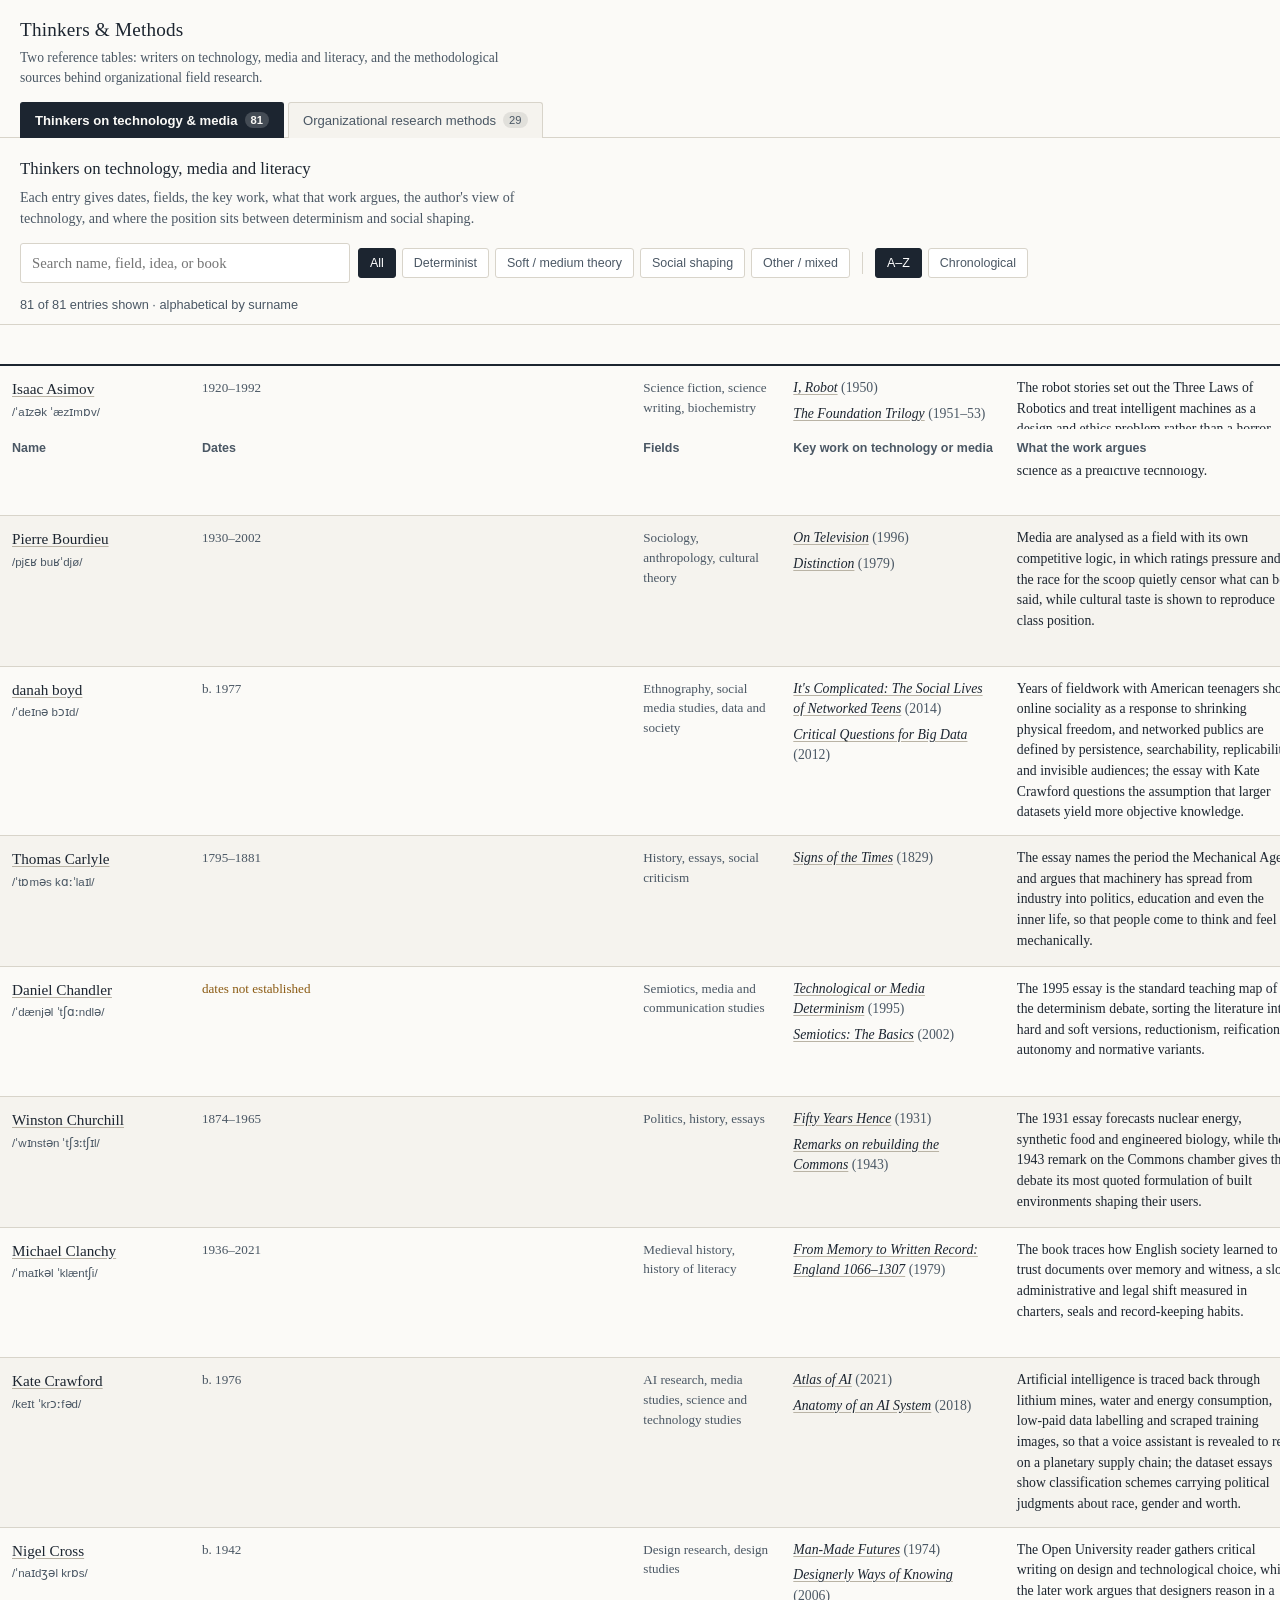
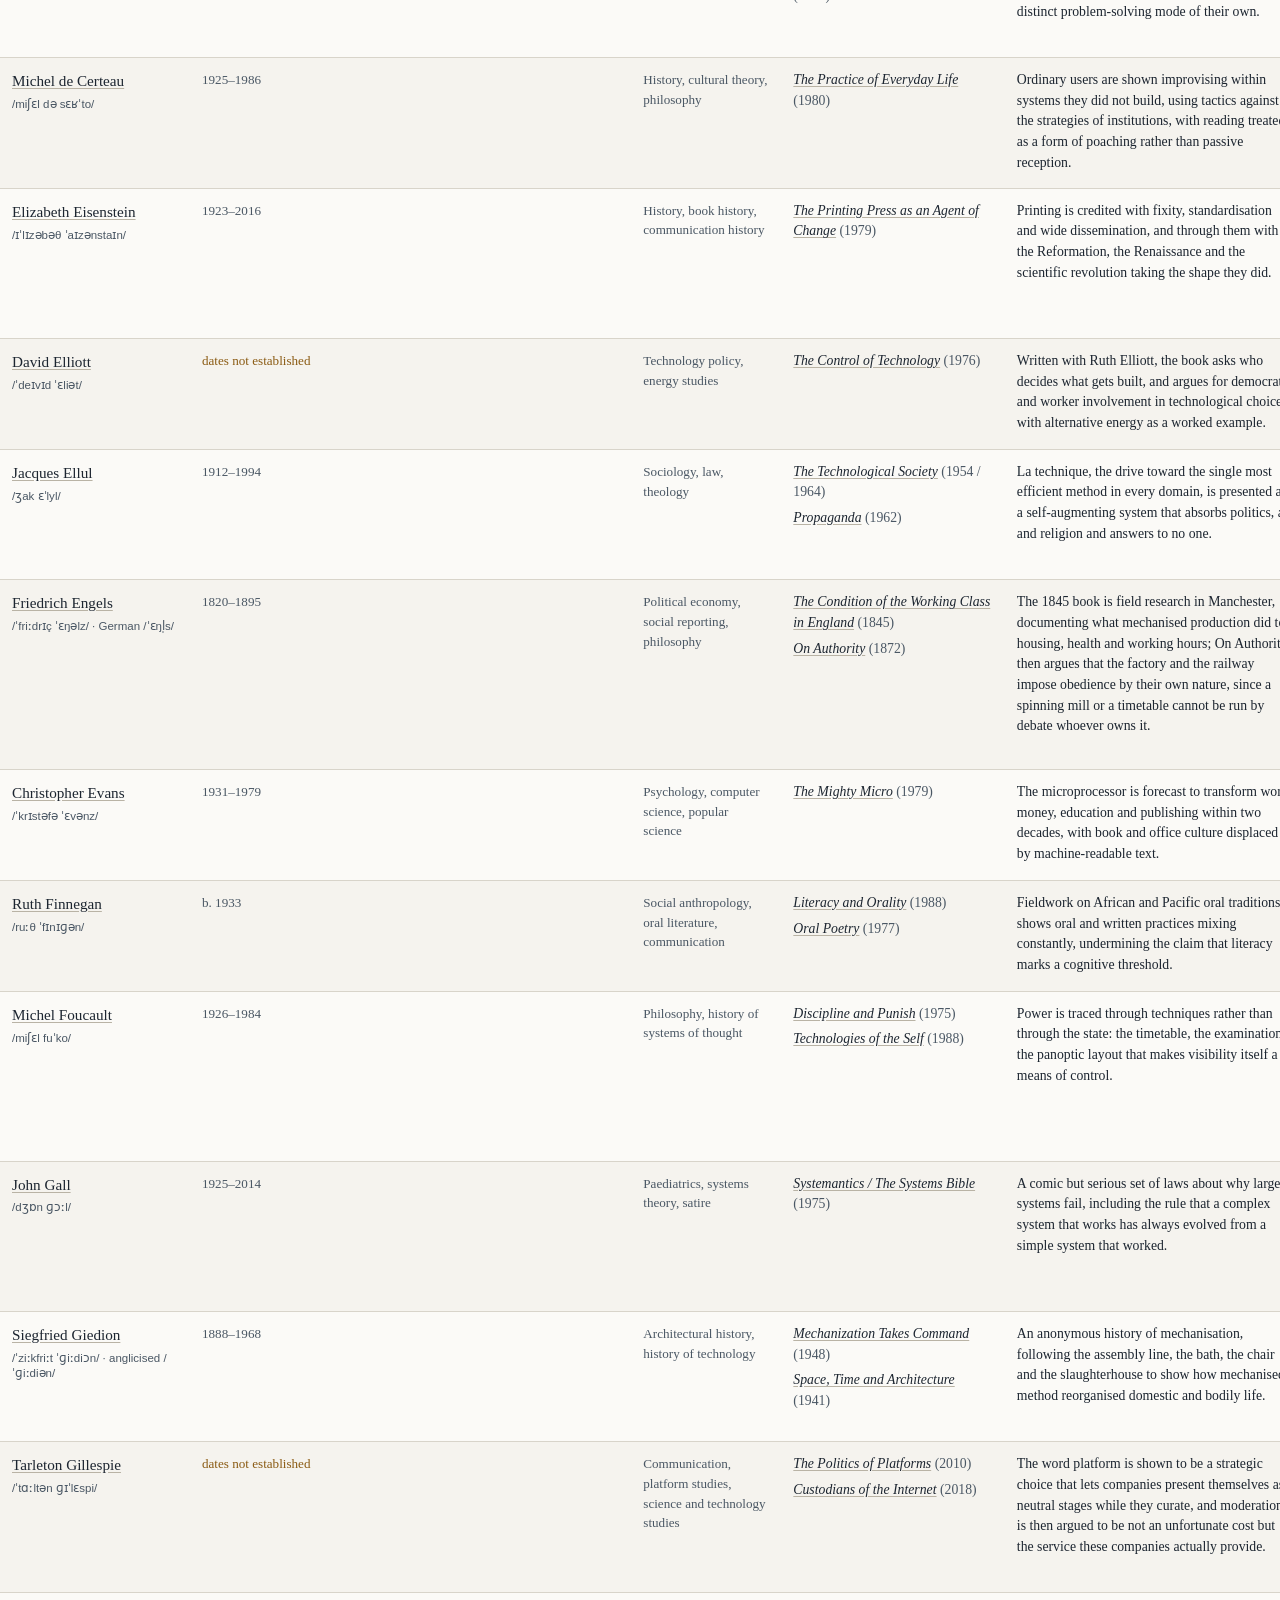
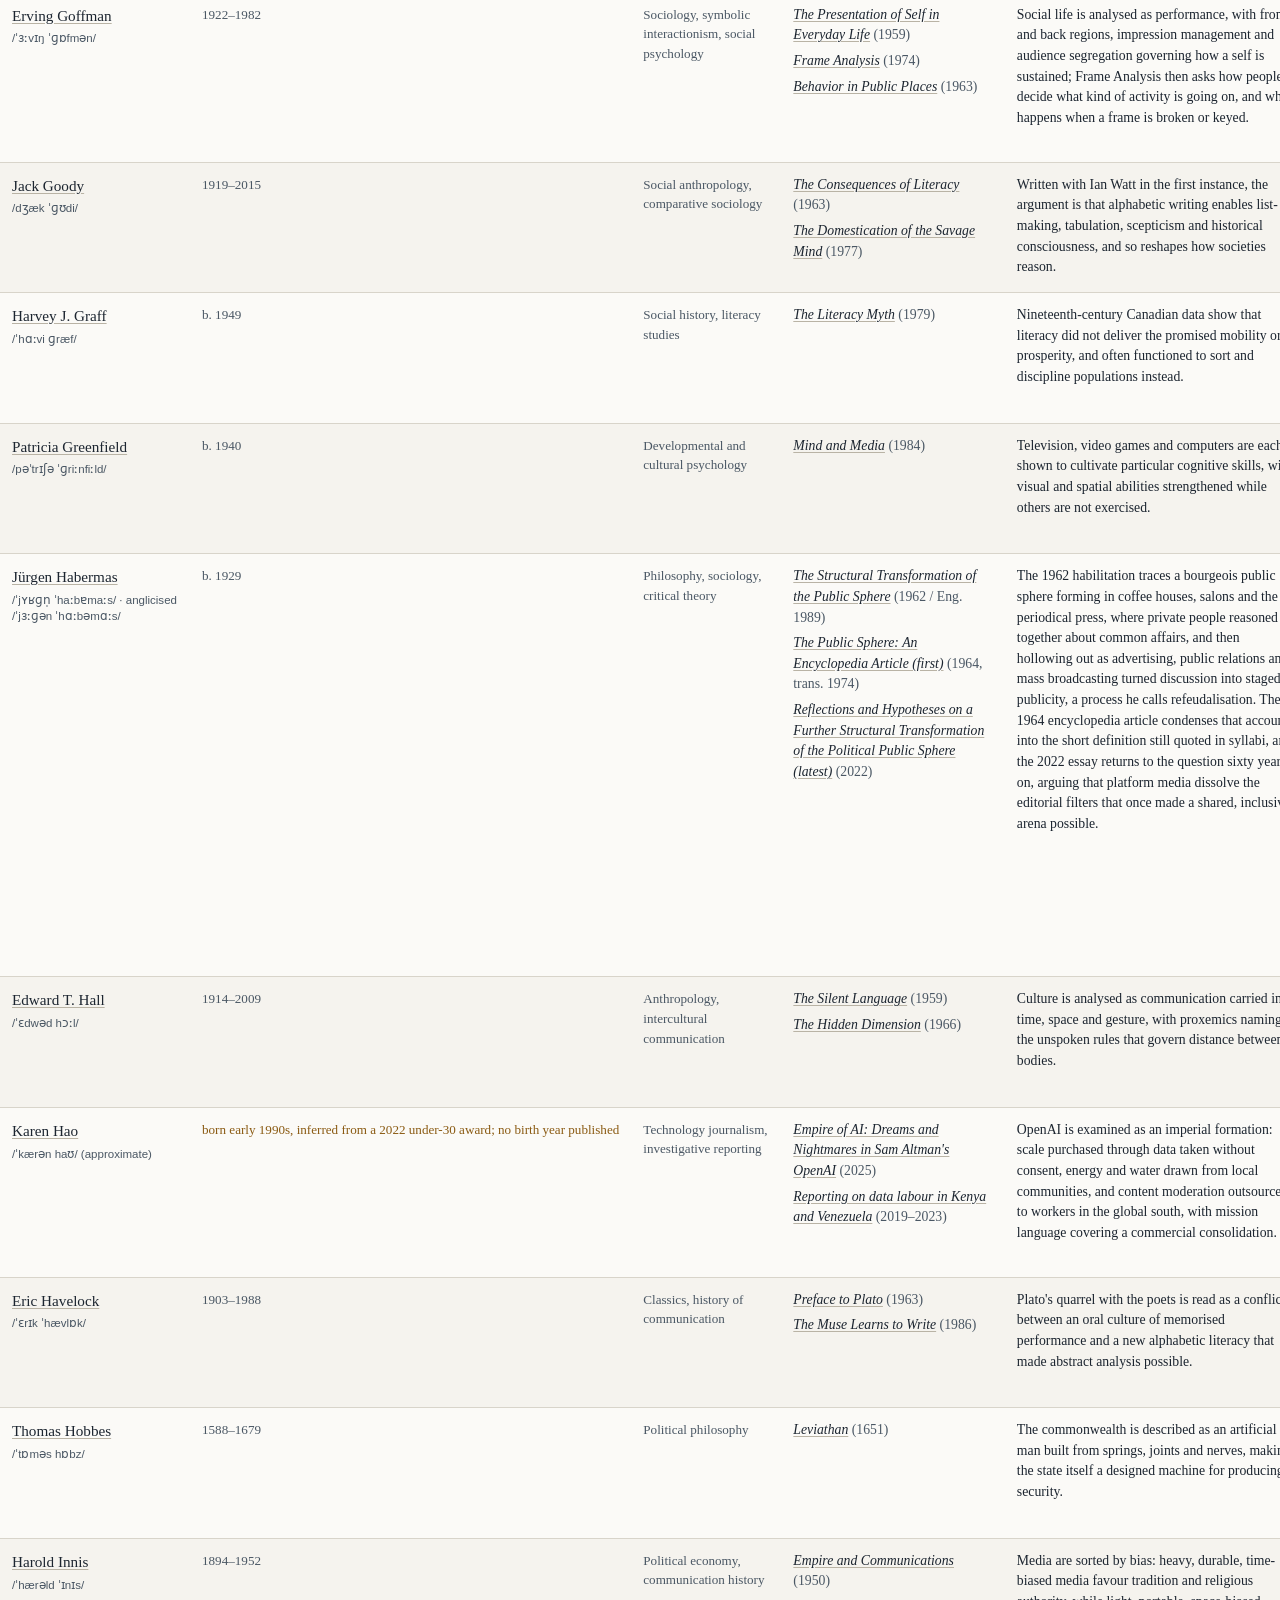
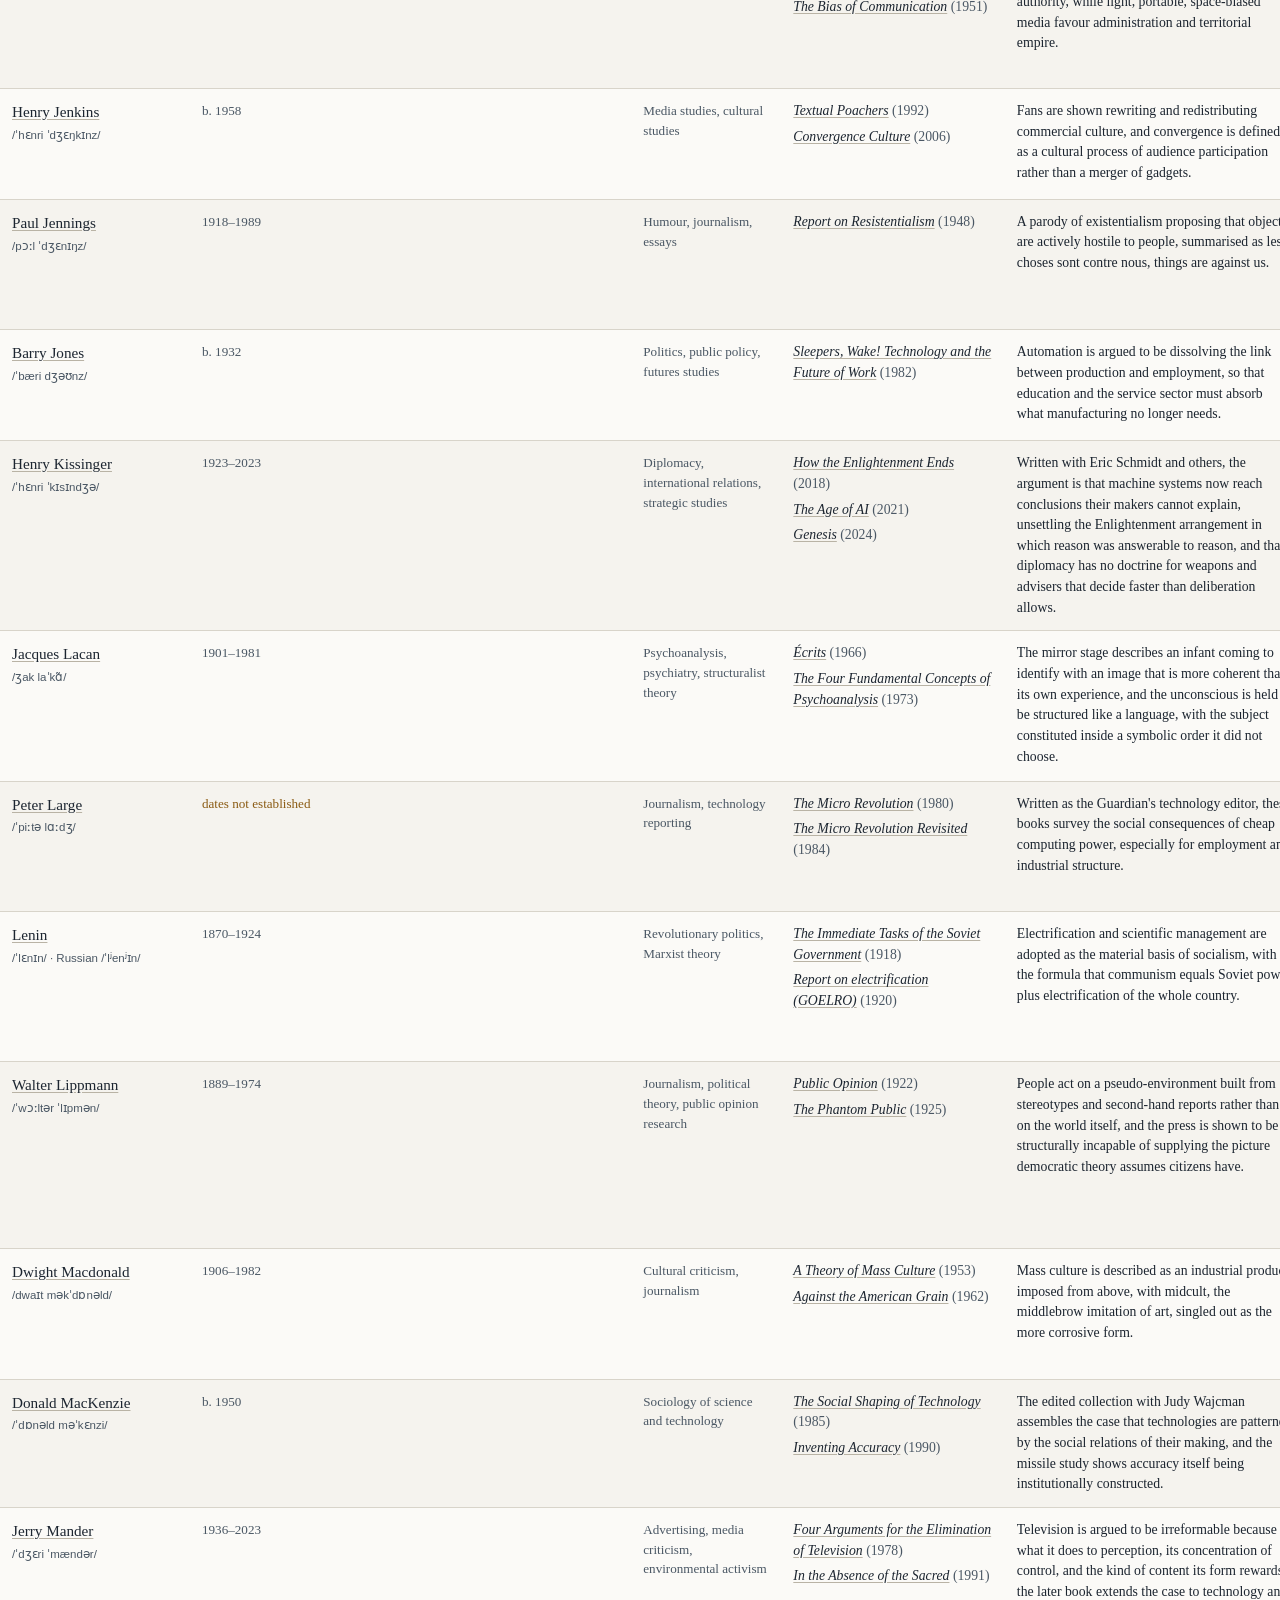
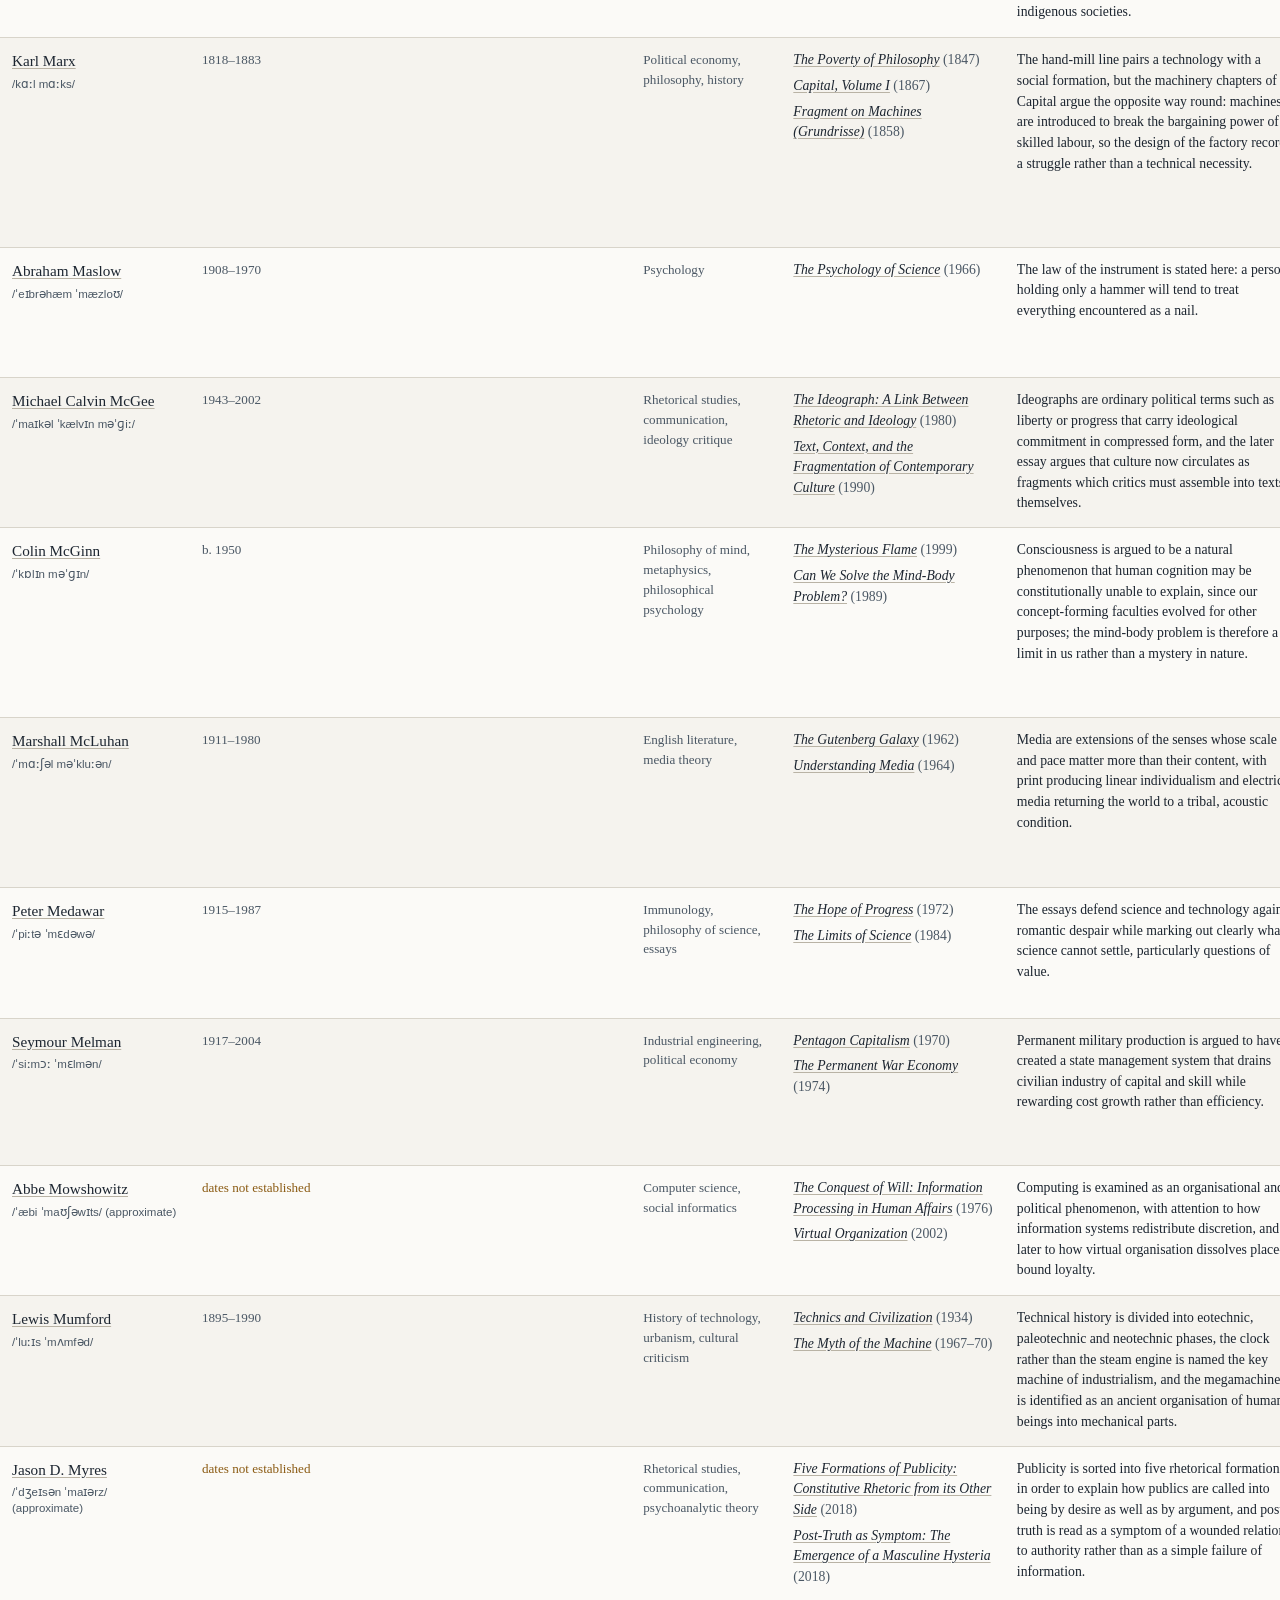
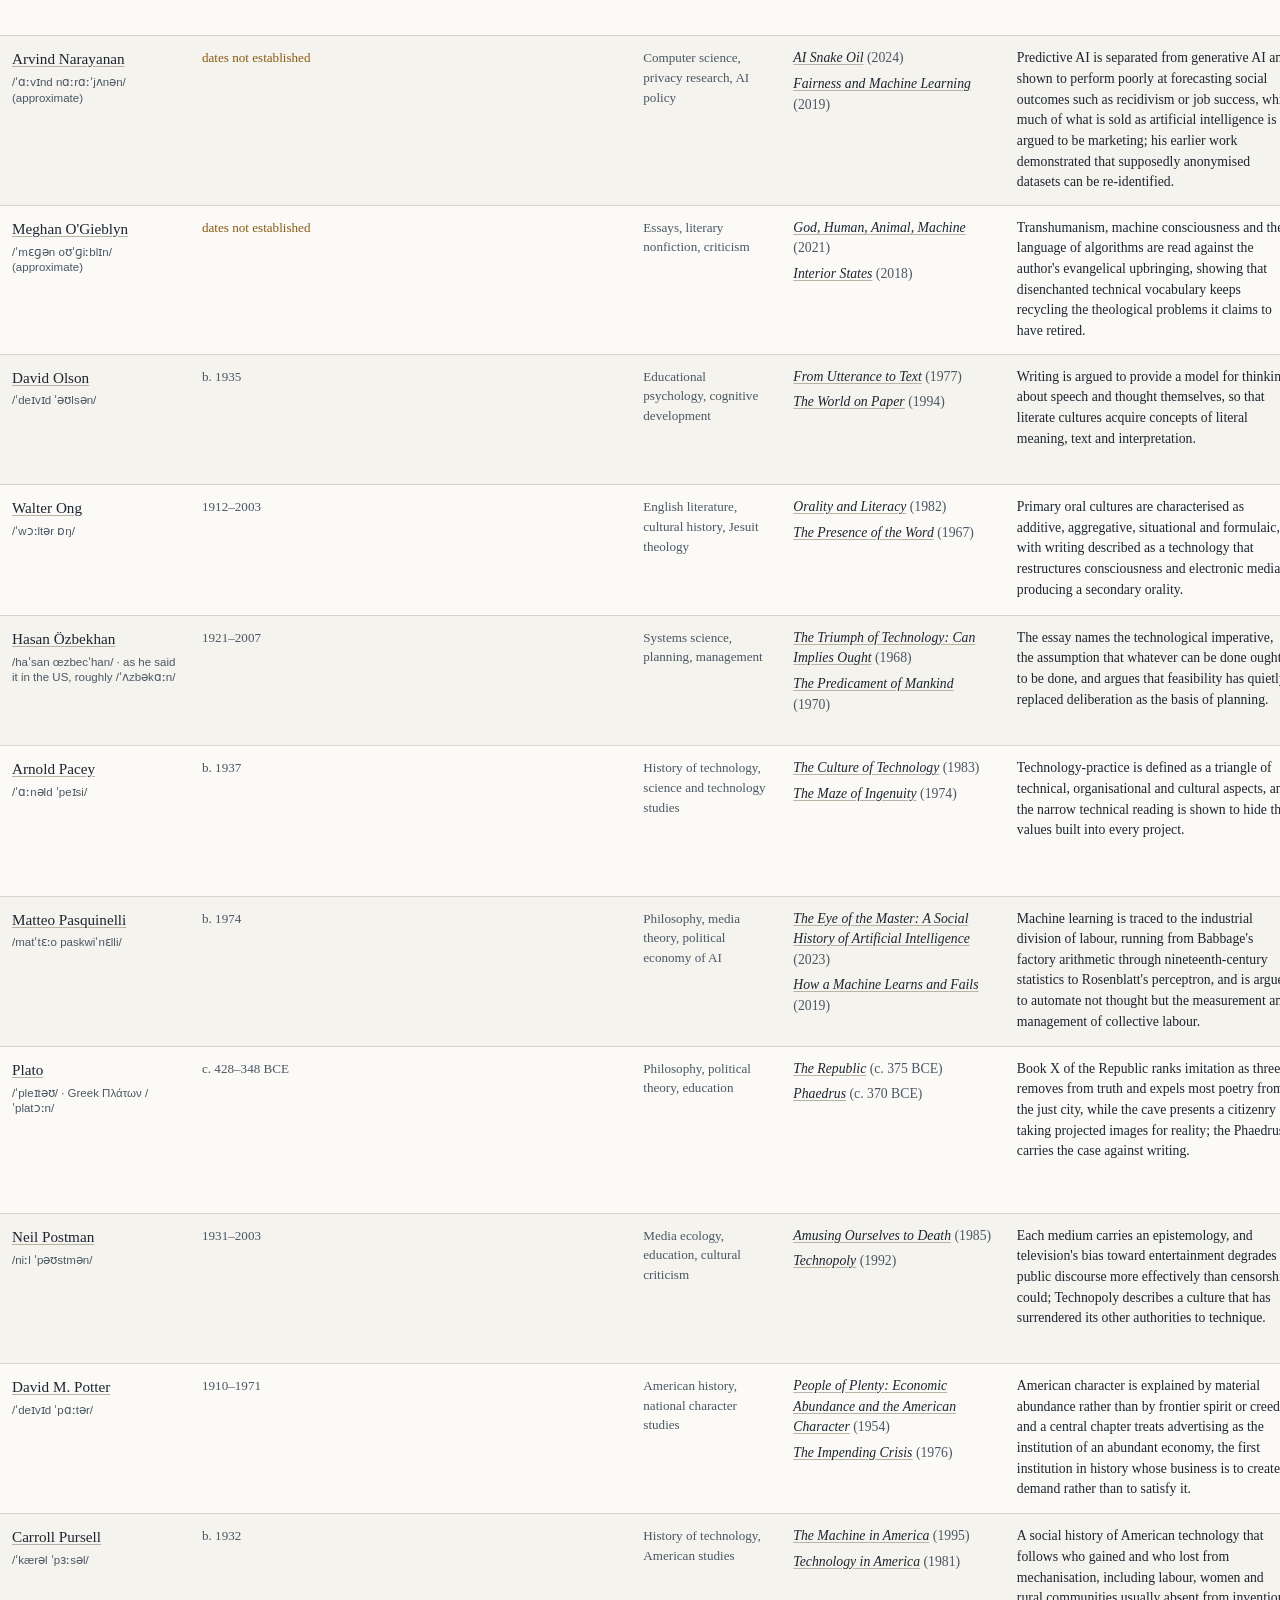
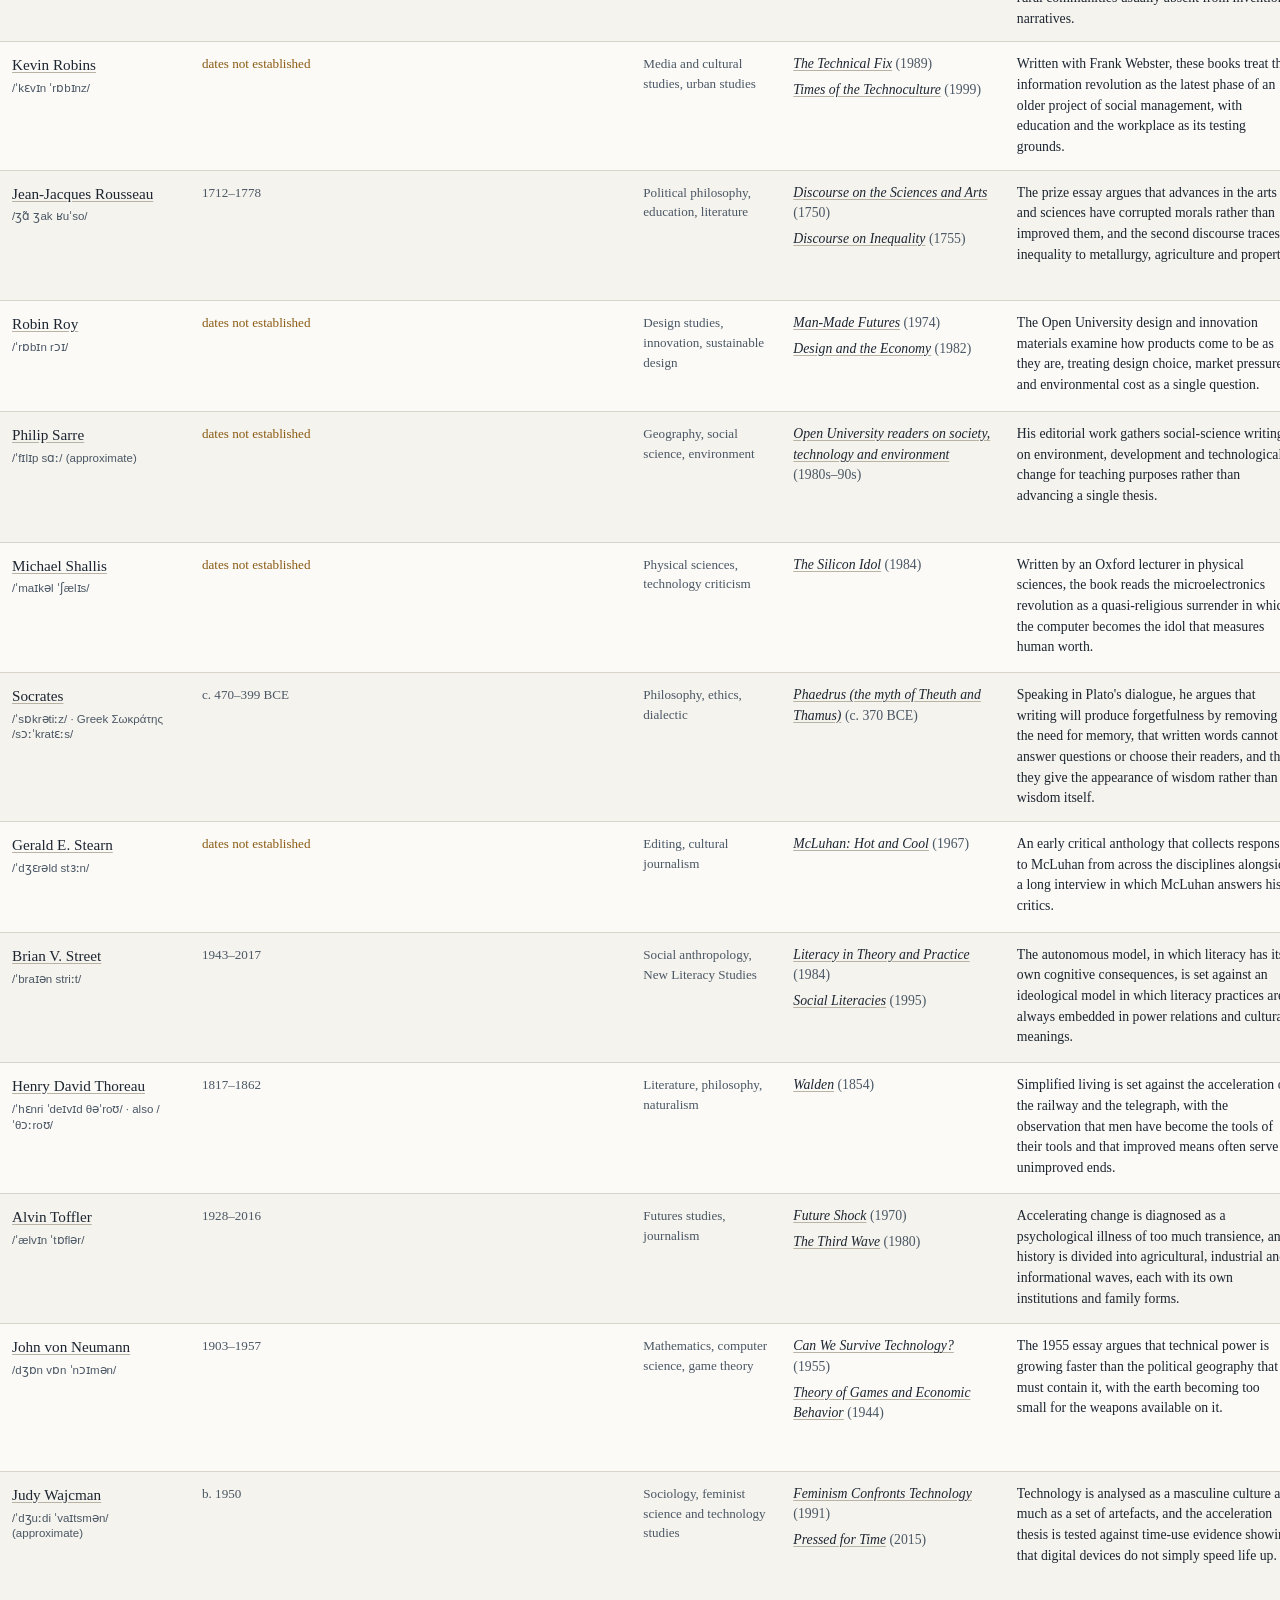
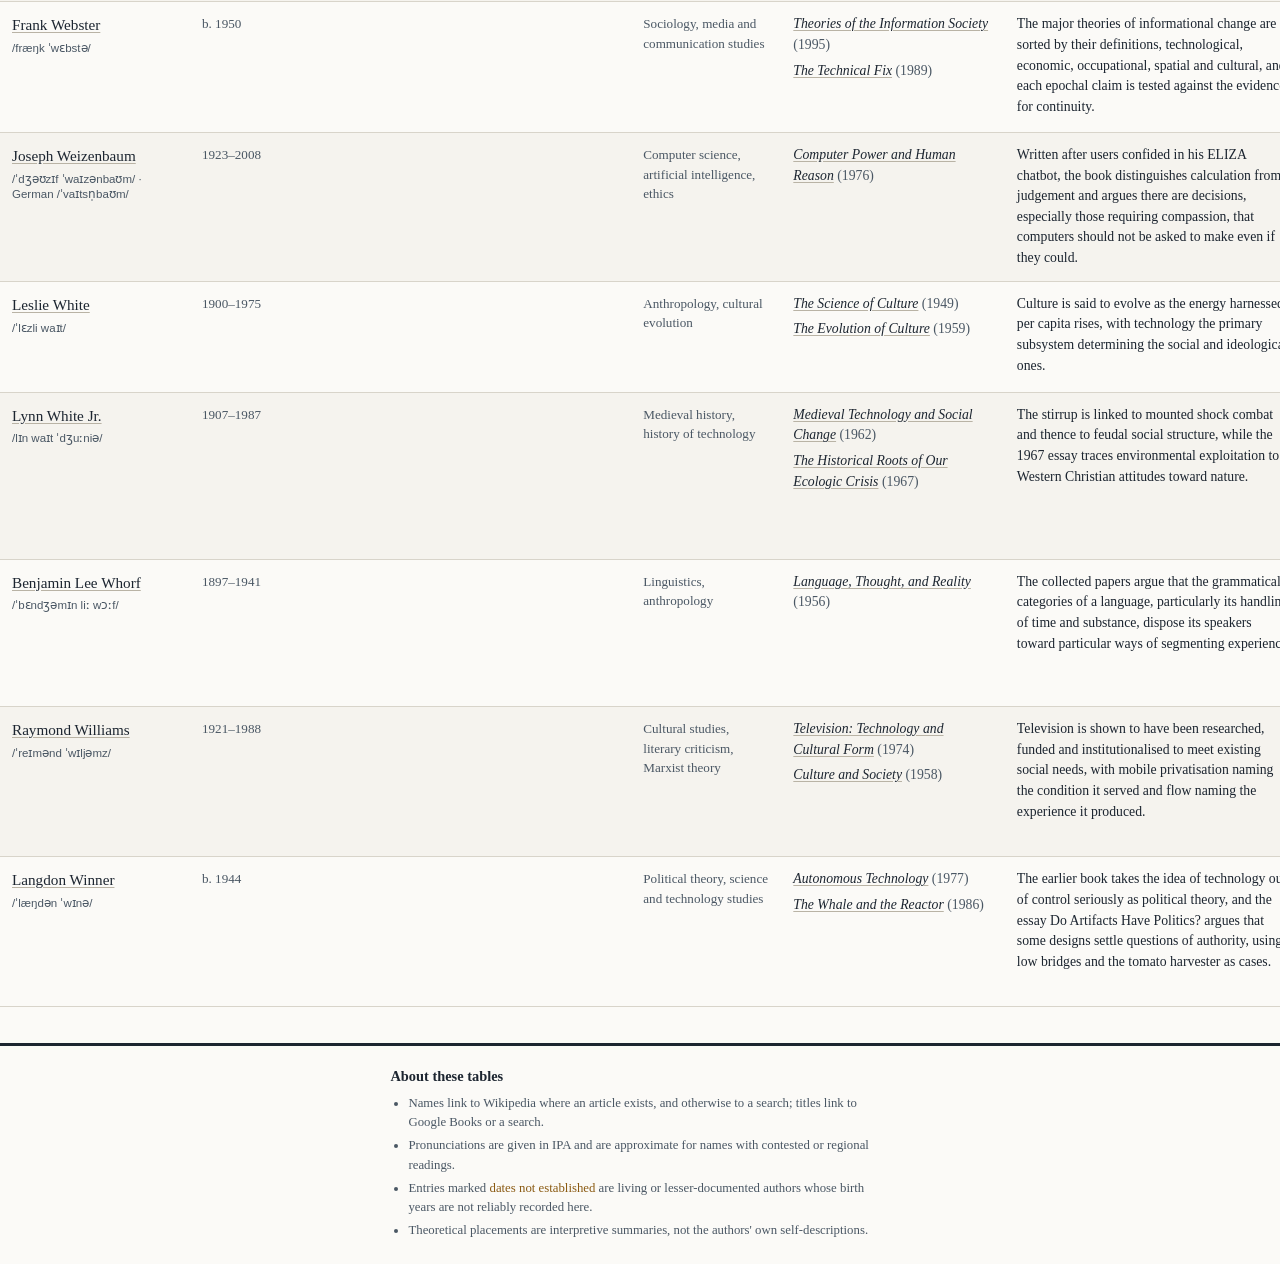
==== index.html @ f2c08c68 "Rebuild the thinkers table as a two-tab static site The two tables were stacked on one endlessly scr" ====
<!DOCTYPE html>
<html lang="en">
<head>
<meta charset="utf-8">
<meta name="viewport" content="width=device-width, initial-scale=1">
<title>Thinkers &amp; Methods — technology, media, literacy and organizational research</title>
<meta name="description" content="Two reference tables: thinkers on technology, media and literacy, and key sources on organizational research methods.">
<meta name="color-scheme" content="light">
<link rel="stylesheet" href="assets/css/styles.css">
<link rel="icon" href="data:image/svg+xml,<svg xmlns='http://www.w3.org/2000/svg' viewBox='0 0 16 16'><text y='13' font-size='14'>&#128218;</text></svg>">
</head>
<body>

<a class="skip-link" href="#panel-thinkers">Skip to the table</a>

<header class="masthead">
  <div class="masthead-inner">
    <h1>Thinkers &amp; Methods</h1>
    <p class="tagline">Two reference tables: writers on technology, media and literacy, and the methodological sources behind organizational field research.</p>
    <div class="tabs" role="tablist" aria-label="Choose a table">
      <button class="tab" role="tab" id="tab-thinkers"
              aria-controls="panel-thinkers" aria-selected="true" data-tab="thinkers">
        Thinkers on technology &amp; media
        <span class="tab-n" id="tabn-thinkers"></span>
      </button>
      <button class="tab" role="tab" id="tab-methods"
              aria-controls="panel-methods" aria-selected="false" data-tab="methods" tabindex="-1">
        Organizational research methods
        <span class="tab-n" id="tabn-methods"></span>
      </button>
    </div>
  </div>
</header>

<main>

  <!-- ============ Table 1 ============ -->
  <section class="panel" id="panel-thinkers" role="tabpanel" aria-labelledby="tab-thinkers" tabindex="0">
    <div class="panel-intro">
      <h2>Thinkers on technology, media and literacy</h2>
      <p>Each entry gives dates, fields, the key work, what that work argues, the author's view of technology,
         and where the position sits between determinism and social shaping.</p>
    </div>

    <div class="controls">
      <input type="search" id="q" placeholder="Search name, field, idea, or book" aria-label="Search the thinkers table" autocomplete="off">
      <div class="filters" role="group" aria-label="Filter by theoretical camp">
        <button data-camp="all" aria-pressed="true">All</button>
        <button data-camp="det" aria-pressed="false">Determinist</button>
        <button data-camp="soft" aria-pressed="false">Soft / medium theory</button>
        <button data-camp="soc" aria-pressed="false">Social shaping</button>
        <button data-camp="oth" aria-pressed="false">Other / mixed</button>
      </div>
      <span class="sep" aria-hidden="true"></span>
      <div class="sorts" role="group" aria-label="Sort order">
        <button data-sort="az" aria-pressed="true">A–Z</button>
        <button data-sort="chrono" aria-pressed="false">Chronological</button>
      </div>
    </div>
    <div class="count" id="count" role="status"></div>

    <div class="scroller" tabindex="0" role="region" aria-label="Thinkers table, scrolls horizontally">
      <table>
        <thead>
          <tr>
            <th scope="col">Name</th>
            <th scope="col">Dates</th>
            <th scope="col">Fields</th>
            <th scope="col">Key work on technology or media</th>
            <th scope="col">What the work argues</th>
            <th scope="col">View of technology and media</th>
            <th scope="col">Theoretical placement</th>
          </tr>
        </thead>
        <tbody id="tbody"></tbody>
      </table>
    </div>
  </section>

  <!-- ============ Table 2 ============ -->
  <section class="panel" id="panel-methods" role="tabpanel" aria-labelledby="tab-methods" tabindex="0" hidden>
    <div class="panel-intro">
      <h2>Organizational research methods</h2>
      <p>The sources a methods section cites: what each argues, what it contributed to field research,
         and the kind of intervention it makes.</p>
    </div>

    <div class="controls">
      <input type="search" id="q2" placeholder="Search author, concept, or argument" aria-label="Search the methods table" autocomplete="off">
      <div class="sorts" role="group" aria-label="Sort order">
        <button data-sort2="az" aria-pressed="true">A–Z</button>
        <button data-sort2="year" aria-pressed="false">By year of key work</button>
      </div>
    </div>
    <div class="count" id="count2" role="status"></div>

    <div class="scroller" tabindex="0" role="region" aria-label="Methods table, scrolls horizontally">
      <table id="tbl2">
        <thead>
          <tr>
            <th scope="col">Author or authors</th>
            <th scope="col">Dates</th>
            <th scope="col">Role and field</th>
            <th scope="col">Key work</th>
            <th scope="col">What it argues</th>
            <th scope="col">Contribution to organizational research and field methods</th>
            <th scope="col">Type of intervention</th>
          </tr>
        </thead>
        <tbody id="tbody2"></tbody>
      </table>
    </div>
  </section>

</main>

<button id="toTop" type="button">↑ Top</button>

<footer>
  <div class="footer-inner">
    <h2>About these tables</h2>
    <ul>
      <li>Names link to Wikipedia where an article exists, and otherwise to a search; titles link to Google Books or a search.</li>
      <li>Pronunciations are given in IPA and are approximate for names with contested or regional readings.</li>
      <li>Entries marked <span class="uncertain">dates not established</span> are living or lesser-documented authors whose birth years are not reliably recorded here.</li>
      <li>Theoretical placements are interpretive summaries, not the authors' own self-descriptions.</li>
    </ul>
  </div>
</footer>

<script src="assets/js/links.js"></script>
<script src="assets/js/data-thinkers.js"></script>
<script src="assets/js/data-methods.js"></script>
<script src="assets/js/app.js"></script>
</body>
</html>
---- assets/css/styles.css ----
/* Thinkers & Methods — a two-tab reference table.
   Palette and type follow the original single-page version. */

:root{
  --paper:#FBFAF7;
  --paper-alt:#F5F3EE;
  --ink:#1C2530;
  --ink-soft:#4A5764;
  --rule:#D8D4CA;
  --det:#3B3A86;
  --det-bg:#E7E6F4;
  --soft:#8A5A12;
  --soft-bg:#F6EBD8;
  --soc:#1F6152;
  --soc-bg:#DEEDE7;
  --oth:#6A5A5A;
  --oth-bg:#ECE6E4;
  --serif:Georgia,"Iowan Old Style","Times New Roman",serif;
  --sans:-apple-system,BlinkMacSystemFont,"Segoe UI",Roboto,"Helvetica Neue",Arial,sans-serif;
  --bar-h:104px;
}

*{box-sizing:border-box}

html{scroll-behavior:smooth}

body{
  margin:0;
  background:var(--paper);
  color:var(--ink);
  font-family:var(--serif);
  line-height:1.5;
  -webkit-text-size-adjust:100%;
}

.skip-link{
  position:absolute;left:-9999px;top:0;background:var(--ink);color:var(--paper);
  padding:10px 14px;font-family:var(--sans);font-size:.85rem;z-index:20;
}
.skip-link:focus{left:0}

/* ---------- masthead + tabs ---------- */

.masthead{
  position:sticky;top:0;z-index:10;background:var(--paper);
  border-bottom:1px solid var(--rule);
}
.masthead-inner{padding:16px 20px 0;max-width:1400px;margin:0 auto}
.masthead h1{
  font-size:1.2rem;font-weight:normal;margin:0 0 3px;letter-spacing:.2px;
}
.masthead p.tagline{
  margin:0 0 12px;color:var(--ink-soft);font-size:.85rem;max-width:72ch;
}

.tabs{display:flex;gap:4px;flex-wrap:wrap}
.tab{
  font-family:var(--sans);font-size:.82rem;line-height:1.3;
  padding:9px 14px;border:1px solid var(--rule);border-bottom:none;
  background:var(--paper-alt);color:var(--ink-soft);
  border-radius:3px 3px 0 0;cursor:pointer;position:relative;top:1px;
  display:flex;align-items:center;gap:7px;
}
.tab:hover{color:var(--ink)}
.tab[aria-selected="true"]{
  background:var(--ink);color:var(--paper);border-color:var(--ink);font-weight:600;
}
.tab .tab-n{
  font-size:.7rem;padding:1px 6px;border-radius:9px;
  background:rgba(0,0,0,.08);color:inherit;
}
.tab[aria-selected="true"] .tab-n{background:rgba(255,255,255,.18)}

/* ---------- panels ---------- */

.panel[hidden]{display:none}
.panel-intro{padding:18px 20px 0;max-width:1400px;margin:0 auto}
.panel-intro h2{font-size:1.05rem;font-weight:normal;margin:0 0 6px}
.panel-intro p{margin:0;color:var(--ink-soft);font-size:.88rem;max-width:72ch}

.controls{
  padding:14px 20px 12px;max-width:1400px;margin:0 auto;
  display:flex;flex-wrap:wrap;gap:8px;align-items:center;
}
input[type=search]{
  font:inherit;font-size:.92rem;padding:8px 11px;border:1px solid var(--rule);
  border-radius:3px;background:#fff;color:var(--ink);
  min-width:220px;flex:1 1 220px;max-width:330px;
}
input[type=search]:focus-visible,
button:focus-visible,
a:focus-visible{outline:2px solid var(--det);outline-offset:2px}

button{
  font-family:var(--sans);font-size:.78rem;padding:7px 11px;
  border:1px solid var(--rule);background:#fff;color:var(--ink-soft);
  border-radius:3px;cursor:pointer;
}
button:hover{color:var(--ink);border-color:#BDB8AC}
.filters button[aria-pressed="true"],
.sorts button[aria-pressed="true"]{background:var(--ink);color:#fff;border-color:var(--ink)}
.filters,.sorts{display:flex;flex-wrap:wrap;gap:6px}
.sep{width:1px;height:22px;background:var(--rule);margin:0 4px}
.count{
  font-size:.8rem;color:var(--ink-soft);padding:0 20px 10px;
  max-width:1400px;margin:0 auto;font-family:var(--sans);
}

/* ---------- table ---------- */

.scroller{
  overflow-x:auto;-webkit-overflow-scrolling:touch;
  border-top:1px solid var(--rule);
}
table{border-collapse:collapse;min-width:1180px;width:100%;font-size:.86rem}
thead th{
  position:sticky;top:var(--bar-h);z-index:2;background:var(--paper);
  text-align:left;font-weight:bold;font-size:.78rem;color:var(--ink-soft);
  font-family:var(--sans);
  padding:10px 12px;border-bottom:2px solid var(--ink);white-space:nowrap;
  box-shadow:0 1px 0 var(--paper);
}
td{padding:12px;border-bottom:1px solid var(--rule);vertical-align:top}
tbody tr:nth-child(even){background:var(--paper-alt)}
tbody tr:hover{background:#EFEDE6}
tr.group td{
  background:var(--ink);color:var(--paper);padding:7px 12px;
  font-family:var(--sans);font-size:.76rem;letter-spacing:.3px;
}
tr.group:hover td{background:var(--ink)}
tr.empty td{
  padding:34px 20px;text-align:center;color:var(--ink-soft);font-style:italic;
}

td.name{font-size:.95rem;min-width:190px}
td.years{white-space:nowrap;color:var(--ink-soft);font-size:.82rem;min-width:96px}
td.fields{min-width:150px;color:var(--ink-soft);font-size:.82rem}
td.works{min-width:210px}
td.about{min-width:300px}
td.view{min-width:290px}
td.camp{min-width:210px}
td.camp p{margin:0;font-size:.82rem;color:var(--ink-soft)}

.ipa{font-family:var(--sans);font-size:.72rem;color:var(--ink-soft);margin-top:4px;line-height:1.35}

a{color:var(--ink);text-decoration:underline;text-decoration-color:#B9B3A5;text-underline-offset:2px}
a:hover{text-decoration-color:var(--ink)}

.works-list{margin:0;padding:0;list-style:none}
.works-list li{margin-bottom:5px;font-style:italic}
.works-list li span{font-style:normal;color:var(--ink-soft)}

.tag{
  display:inline-block;font-family:var(--sans);font-size:.7rem;
  padding:2px 7px;border-radius:2px;margin-bottom:6px;
}
.t-det{background:var(--det-bg);color:var(--det)}
.t-soft{background:var(--soft-bg);color:var(--soft)}
.t-soc{background:var(--soc-bg);color:var(--soc)}
.t-oth{background:var(--oth-bg);color:var(--oth)}
.uncertain{color:#8A5A12}
mark{background:#F6E8A8;color:inherit;padding:0 1px}

/* ---------- back to top ---------- */

#toTop{
  position:fixed;right:18px;bottom:18px;z-index:9;
  background:var(--ink);color:var(--paper);border-color:var(--ink);
  padding:9px 13px;border-radius:3px;box-shadow:0 2px 8px rgba(0,0,0,.18);
  opacity:0;pointer-events:none;transition:opacity .18s ease;
}
#toTop.show{opacity:1;pointer-events:auto}
#toTop:hover{color:var(--paper)}

/* ---------- footer ---------- */

footer{
  border-top:3px solid var(--ink);margin-top:36px;
  padding:20px;font-size:.8rem;color:var(--ink-soft);
}
footer .footer-inner{max-width:78ch;margin:0 auto}
footer h2{font-size:.9rem;margin:16px 0 6px;color:var(--ink)}
footer h2:first-child{margin-top:0}
footer ul{padding-left:18px;margin:0}
footer li{margin-bottom:4px}

/* ---------- responsive ---------- */

@media (max-width:760px){
  :root{--bar-h:0px}
  .masthead{position:static}
  thead th{position:static}
  .masthead-inner{padding:16px 14px 0}
  .panel-intro{padding:16px 14px 0}
  .controls,.count{padding-left:14px;padding-right:14px}
  .masthead h1{font-size:1.05rem}
  input[type=search]{max-width:none}
}

@media print{
  .masthead,.controls,.count,#toTop,.panel-intro p{display:none}
  .panel[hidden]{display:block !important}
  .scroller{overflow:visible}
  table{min-width:0;font-size:8pt}
  body{background:#fff}
}

@media (prefers-reduced-motion:reduce){
  html{scroll-behavior:auto}
  #toTop{transition:none}
}
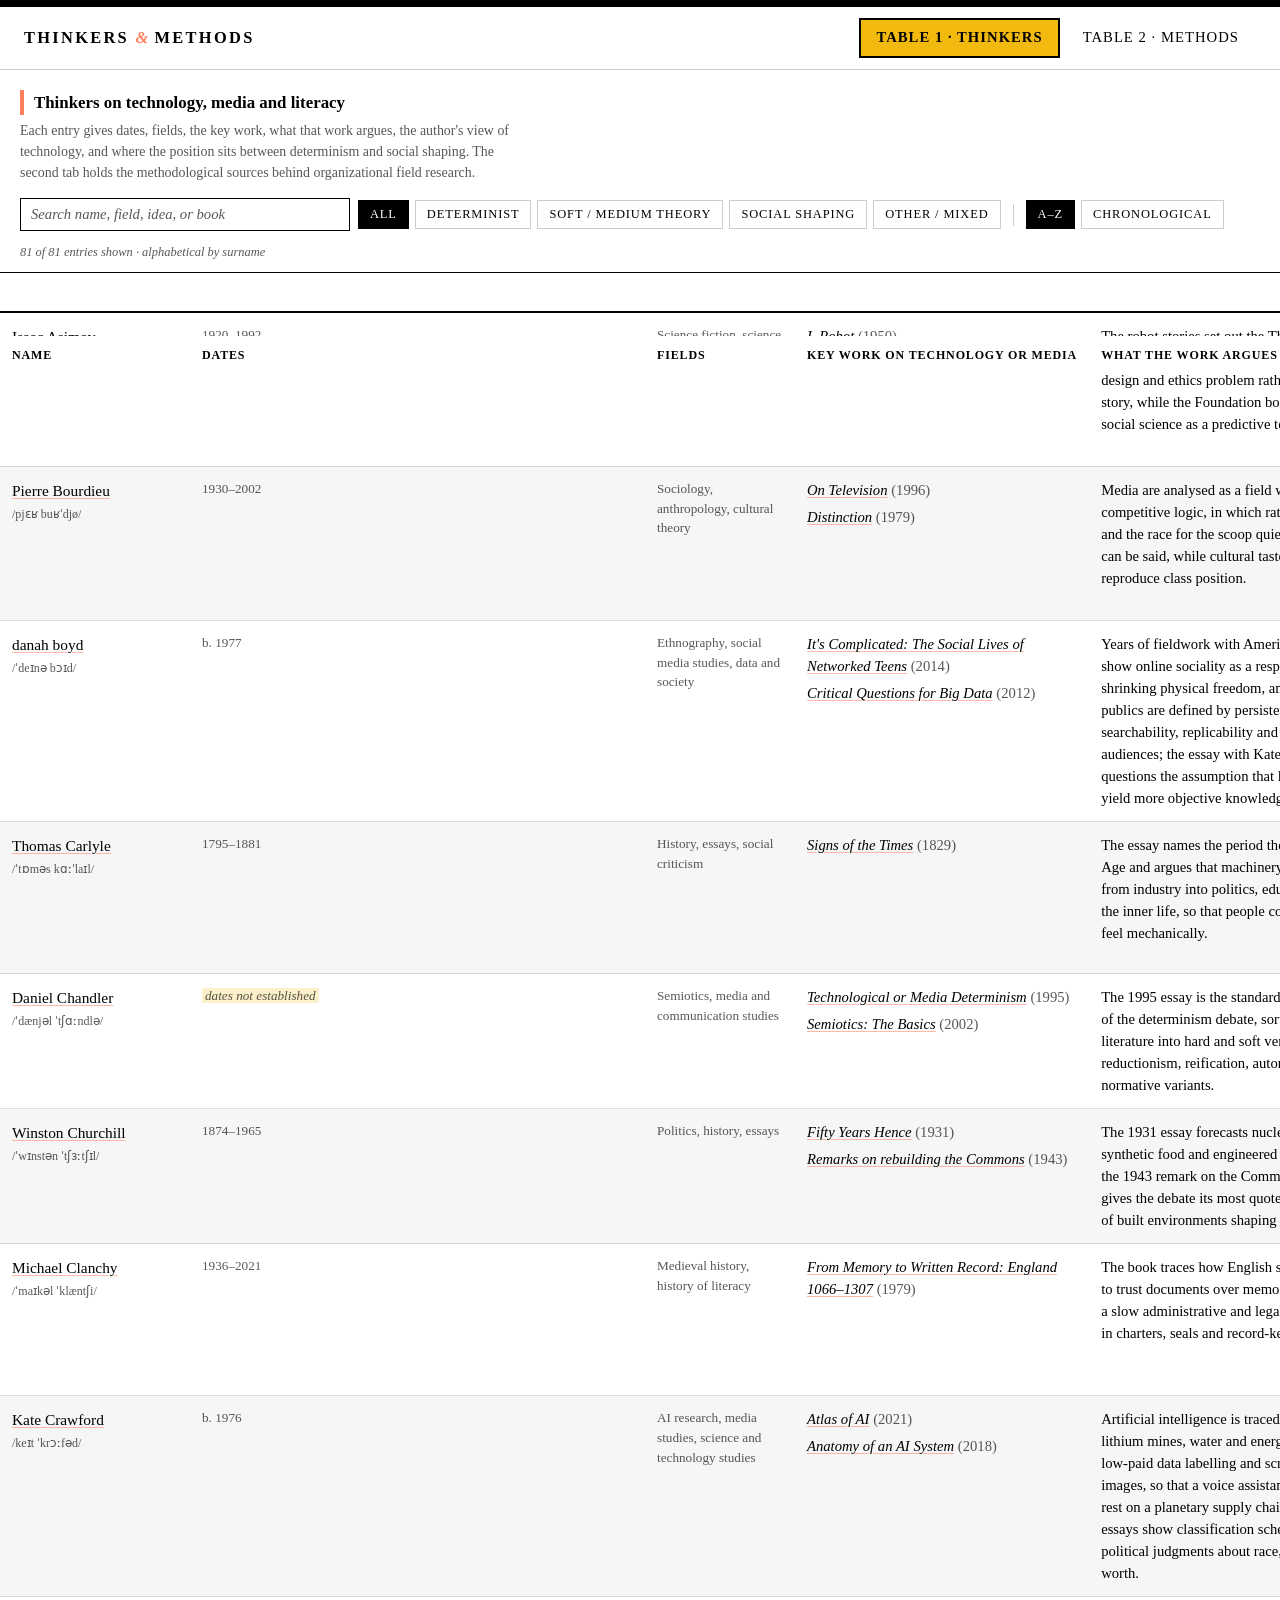
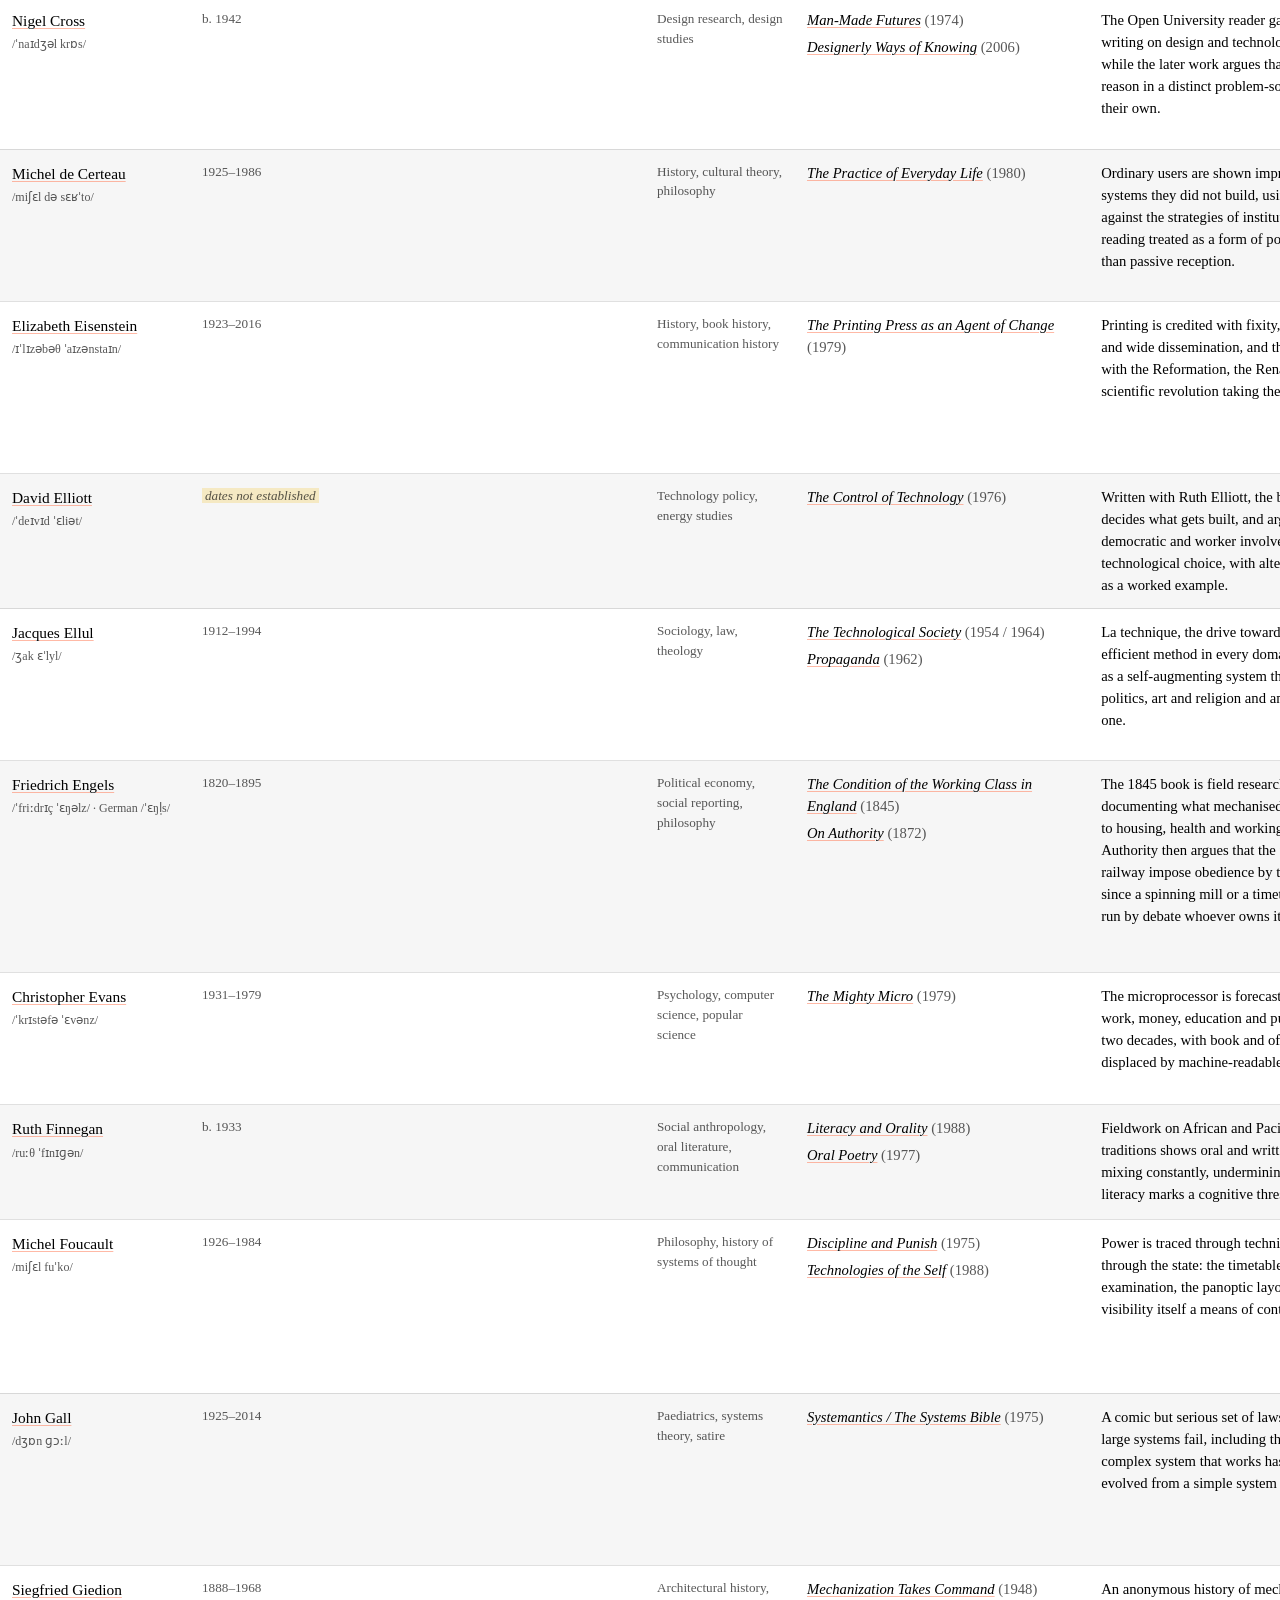
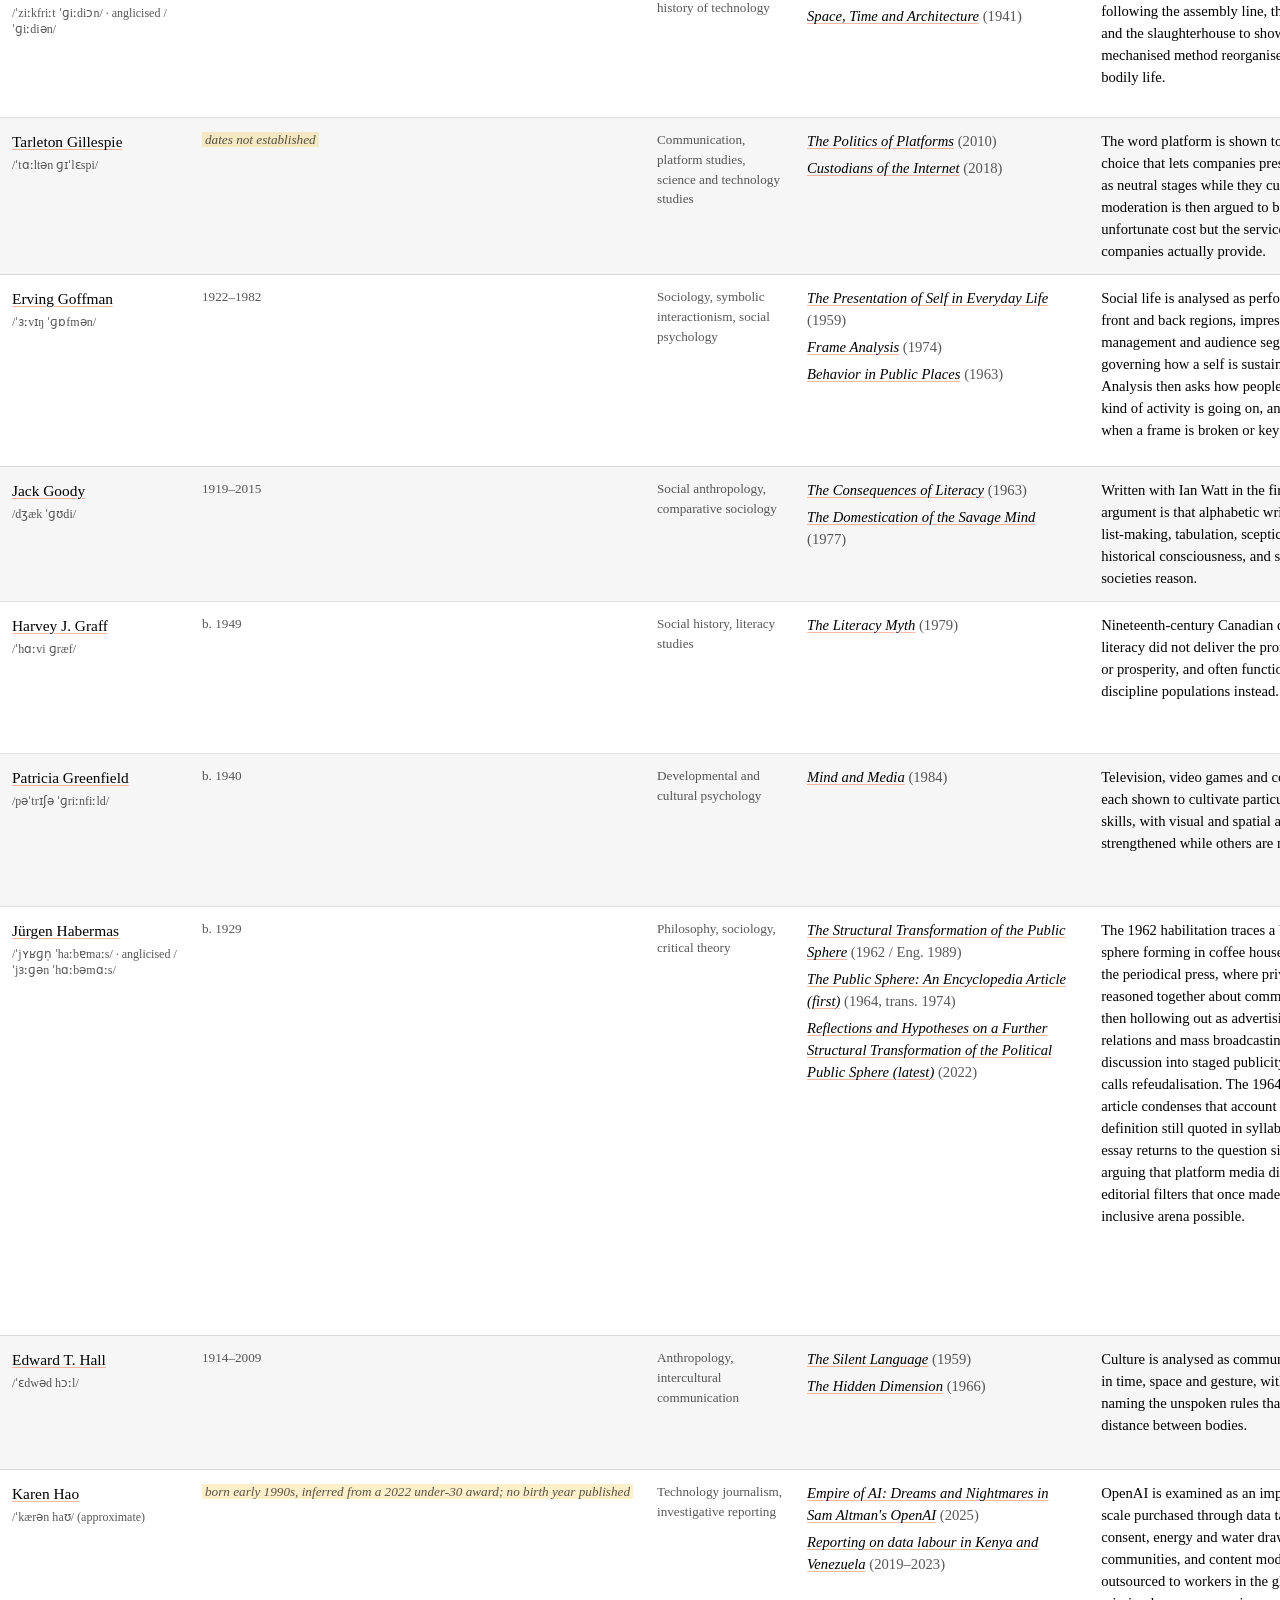
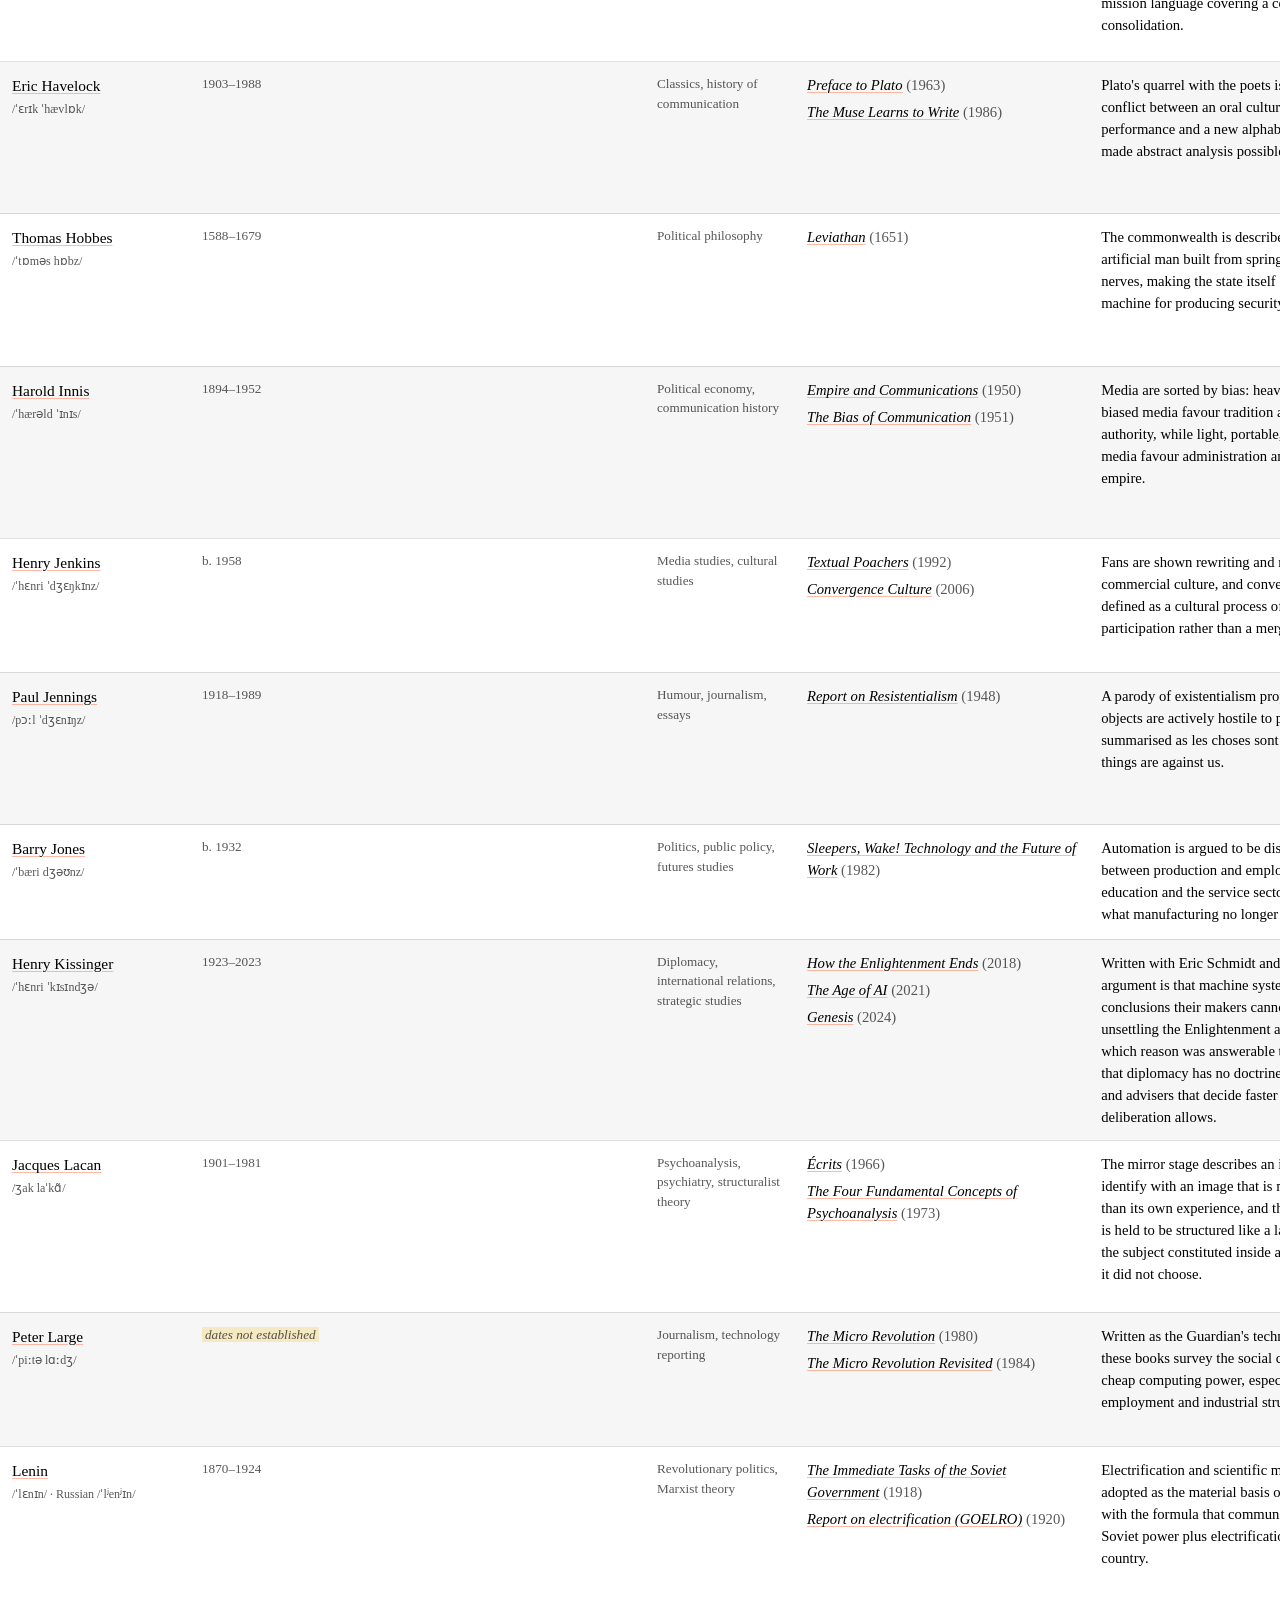
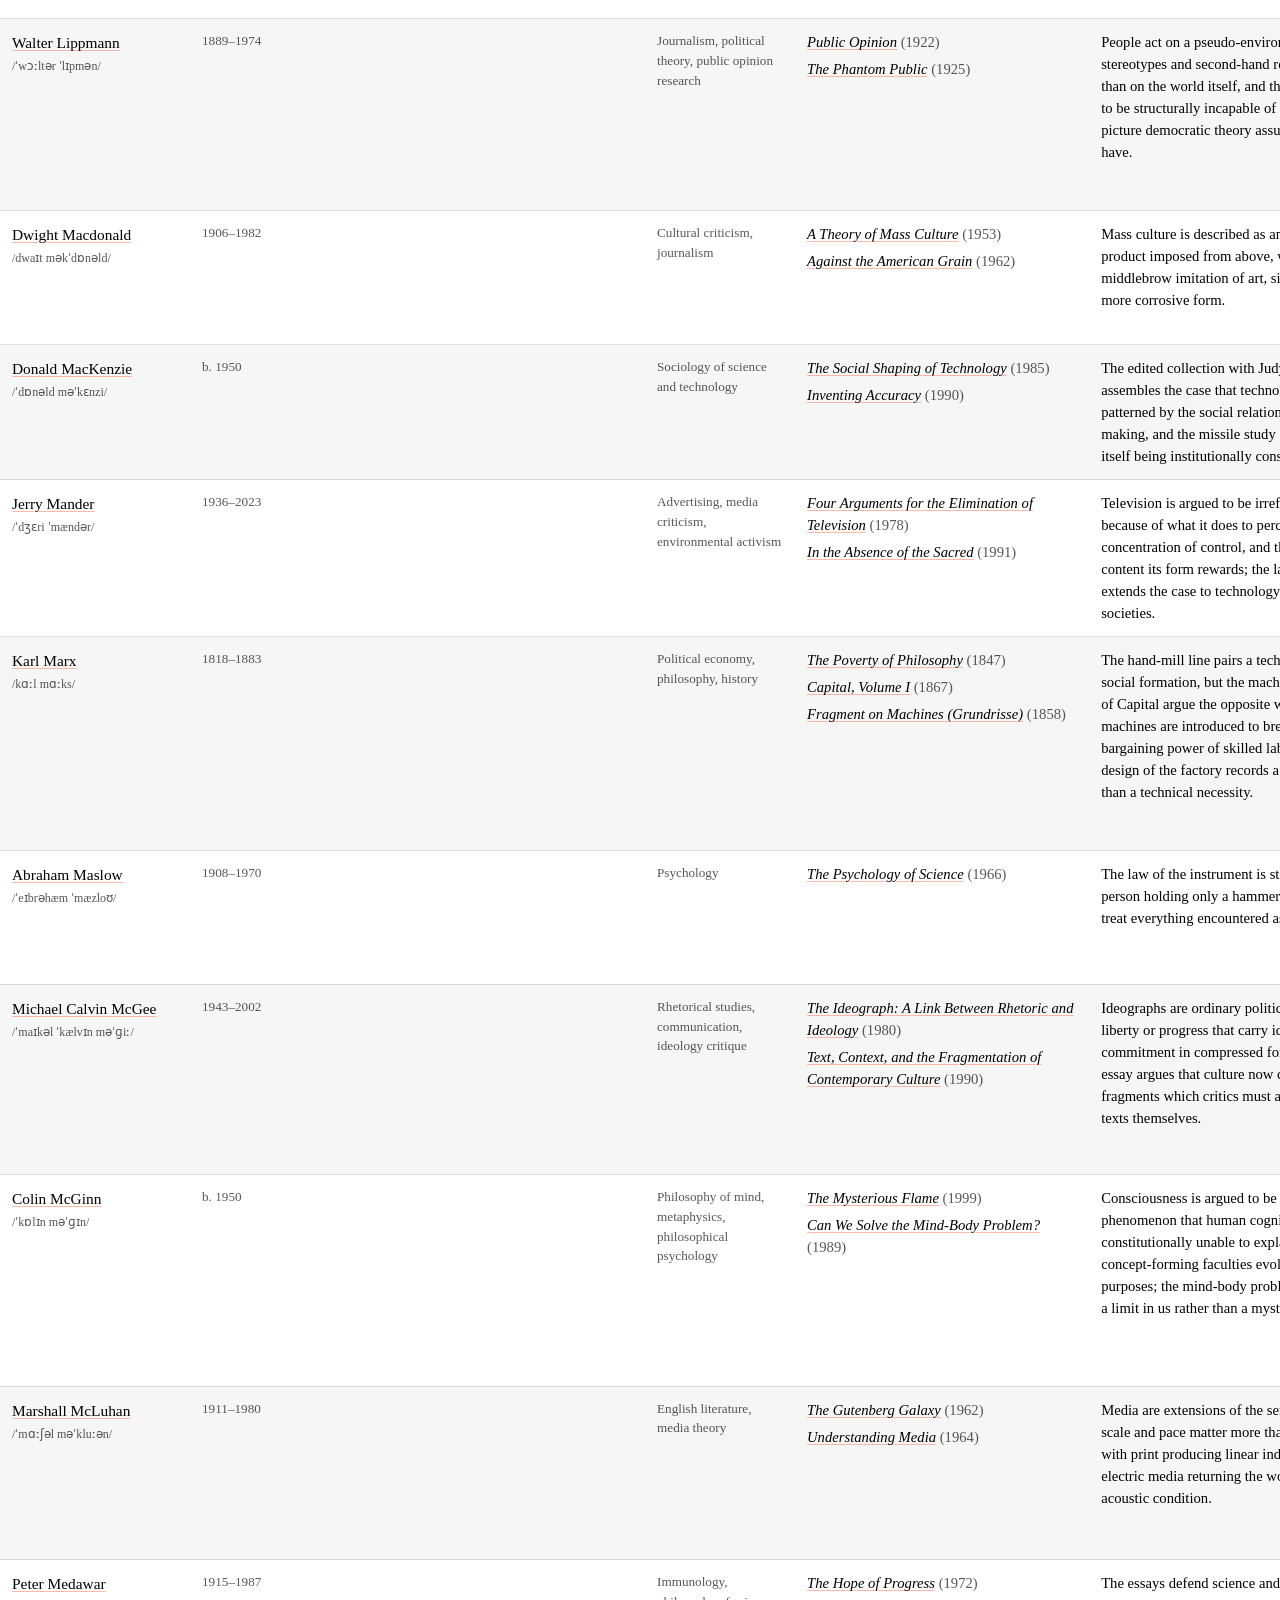
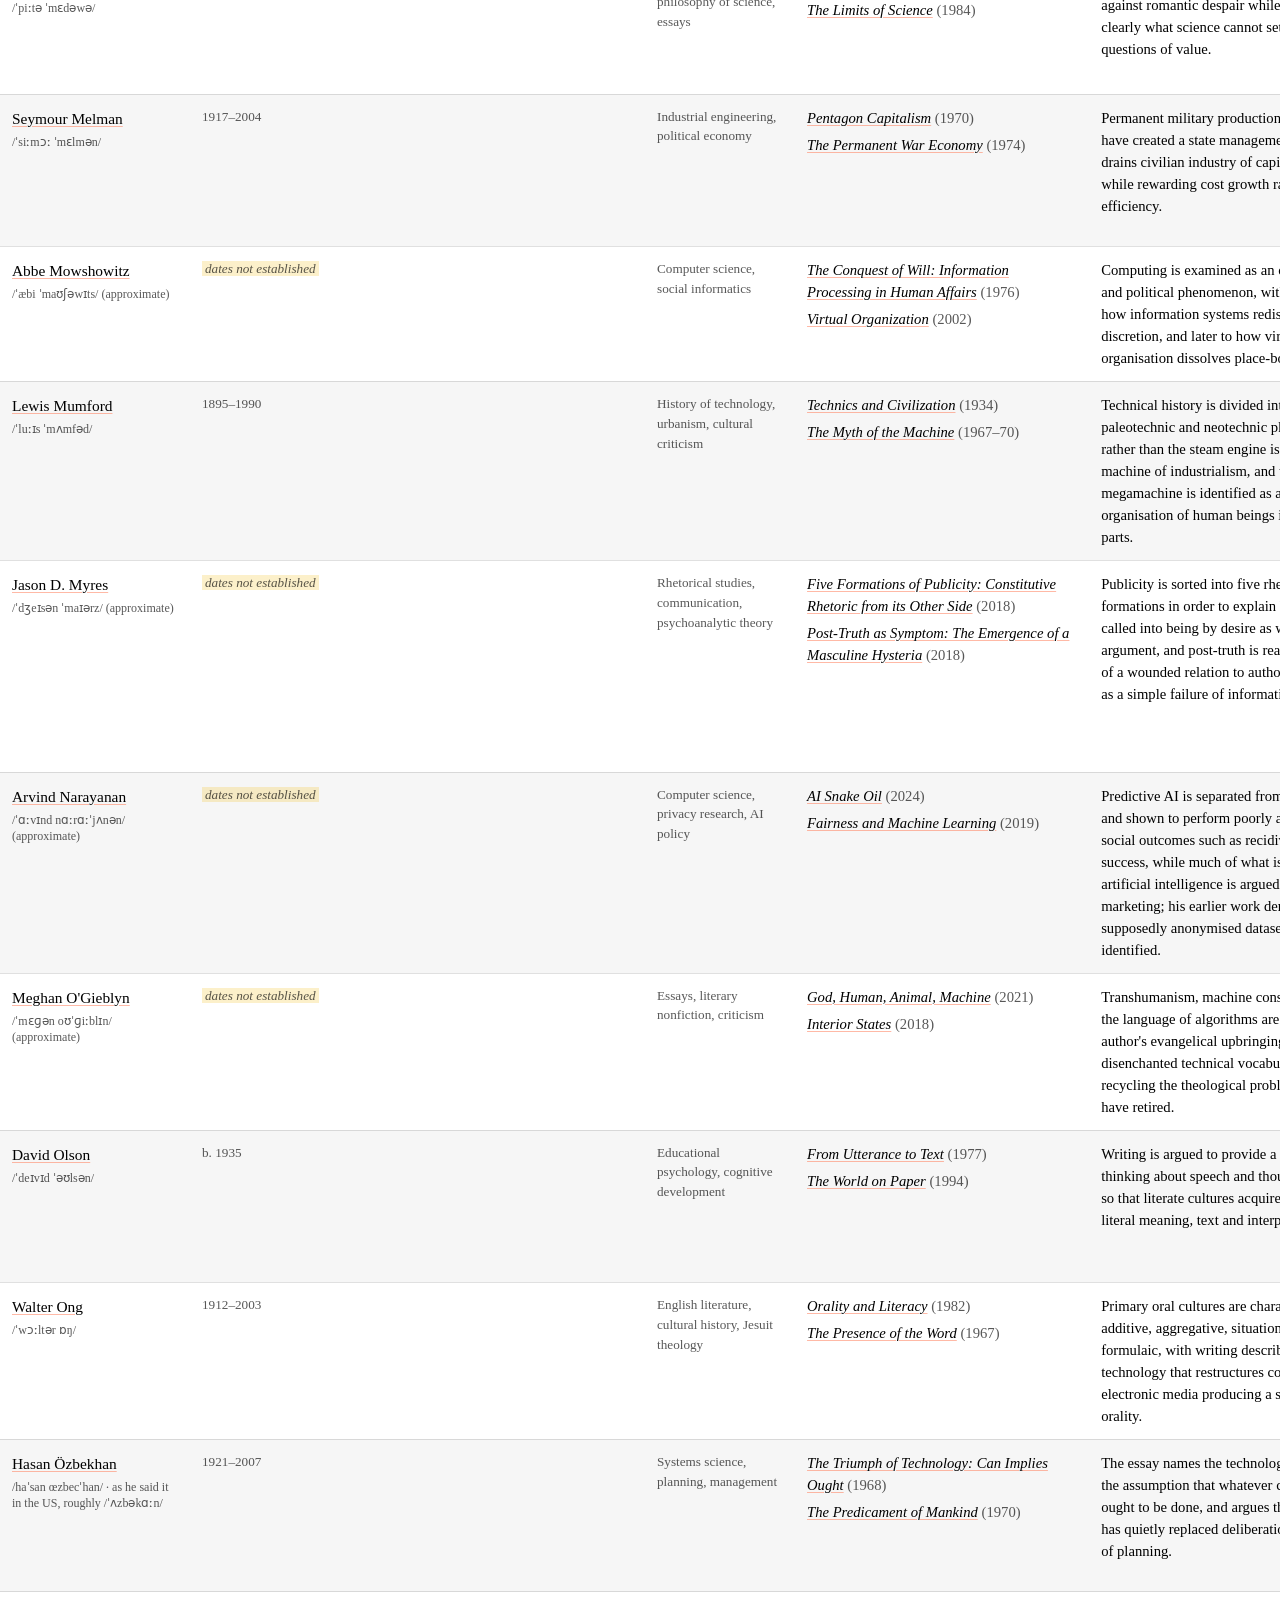
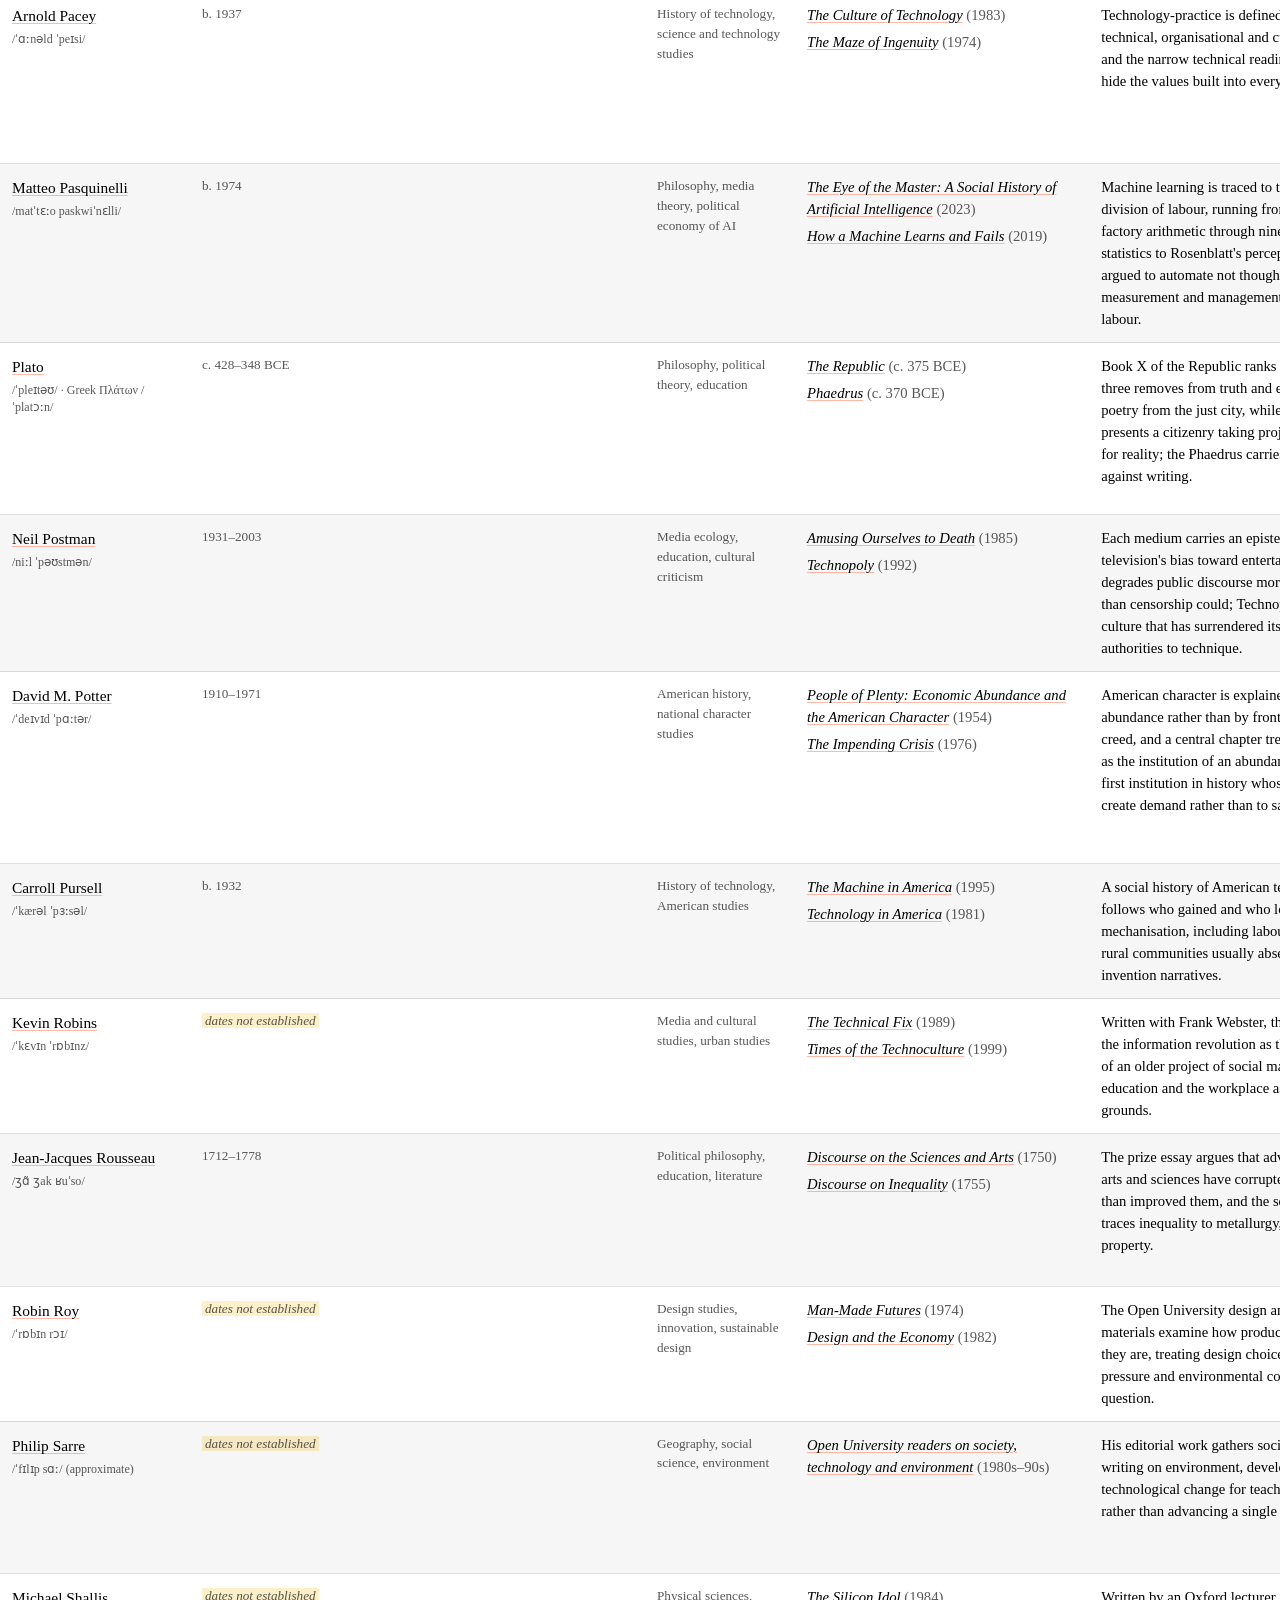
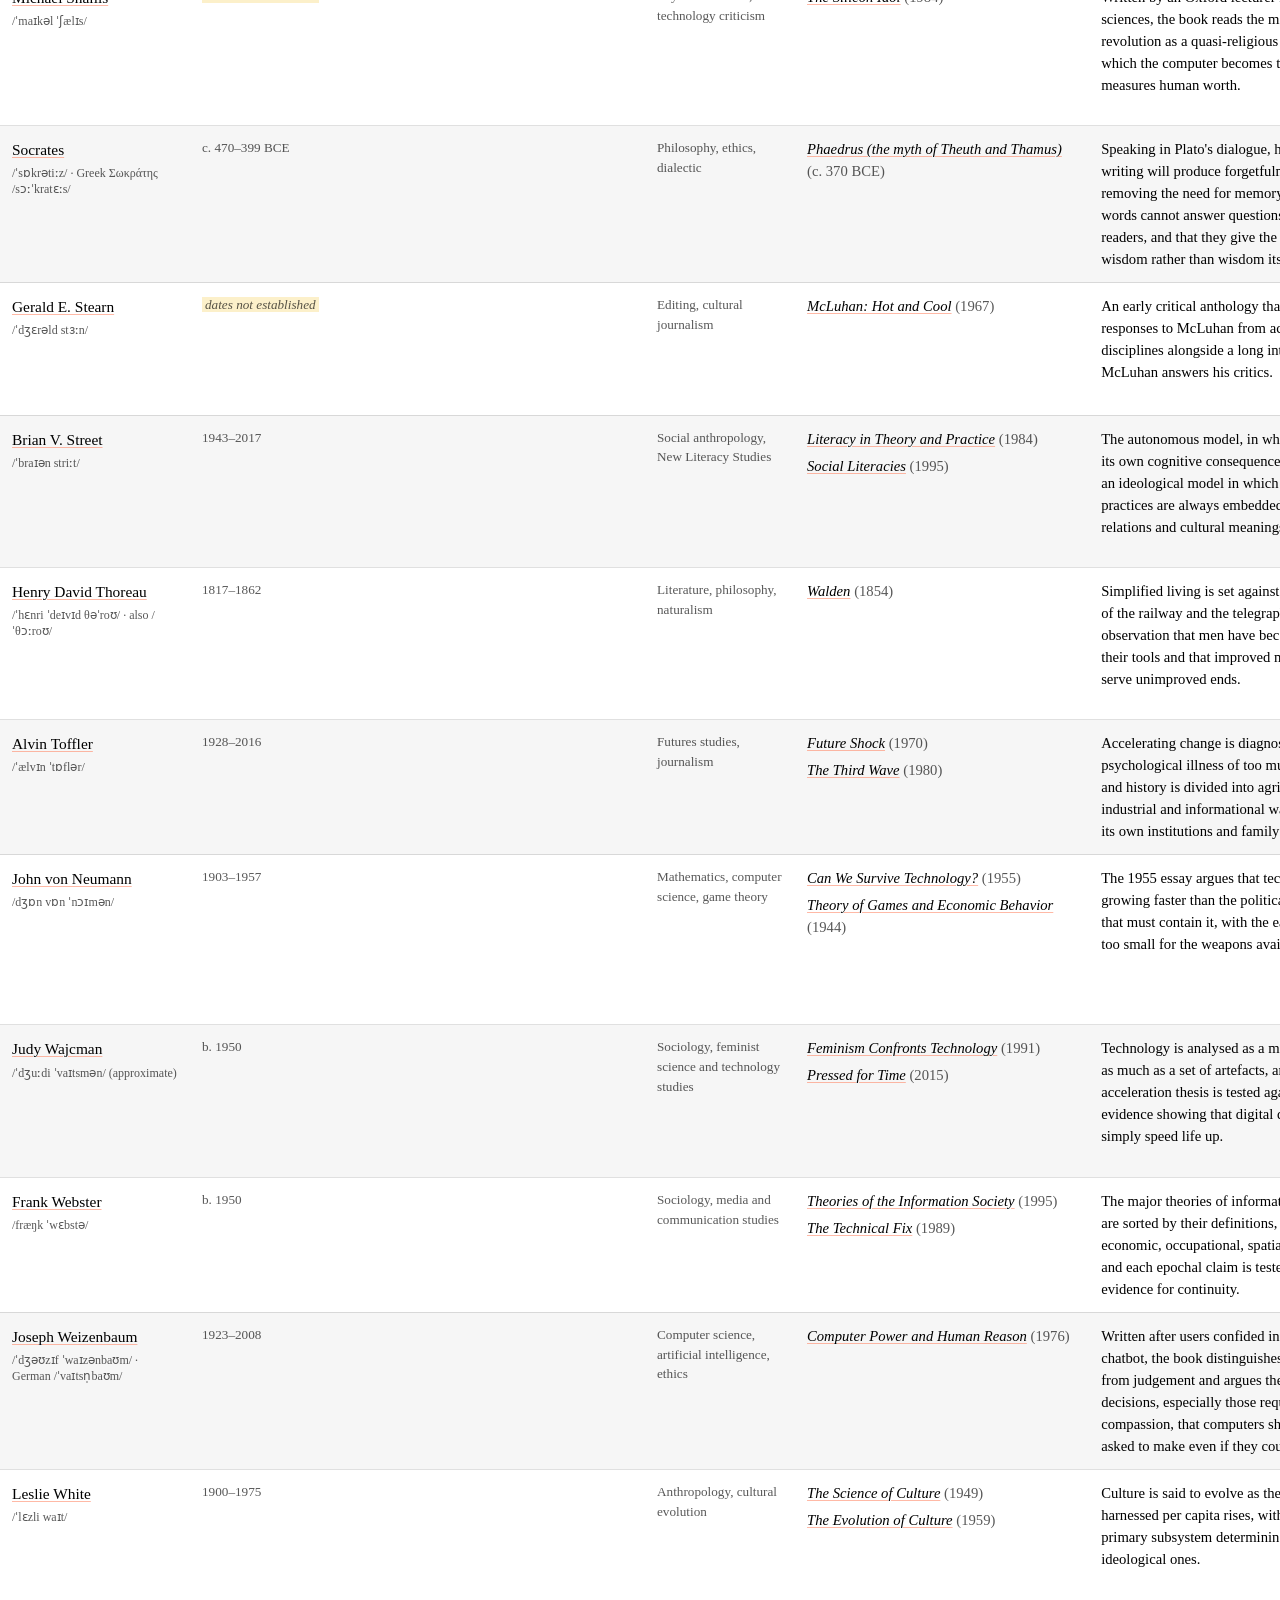
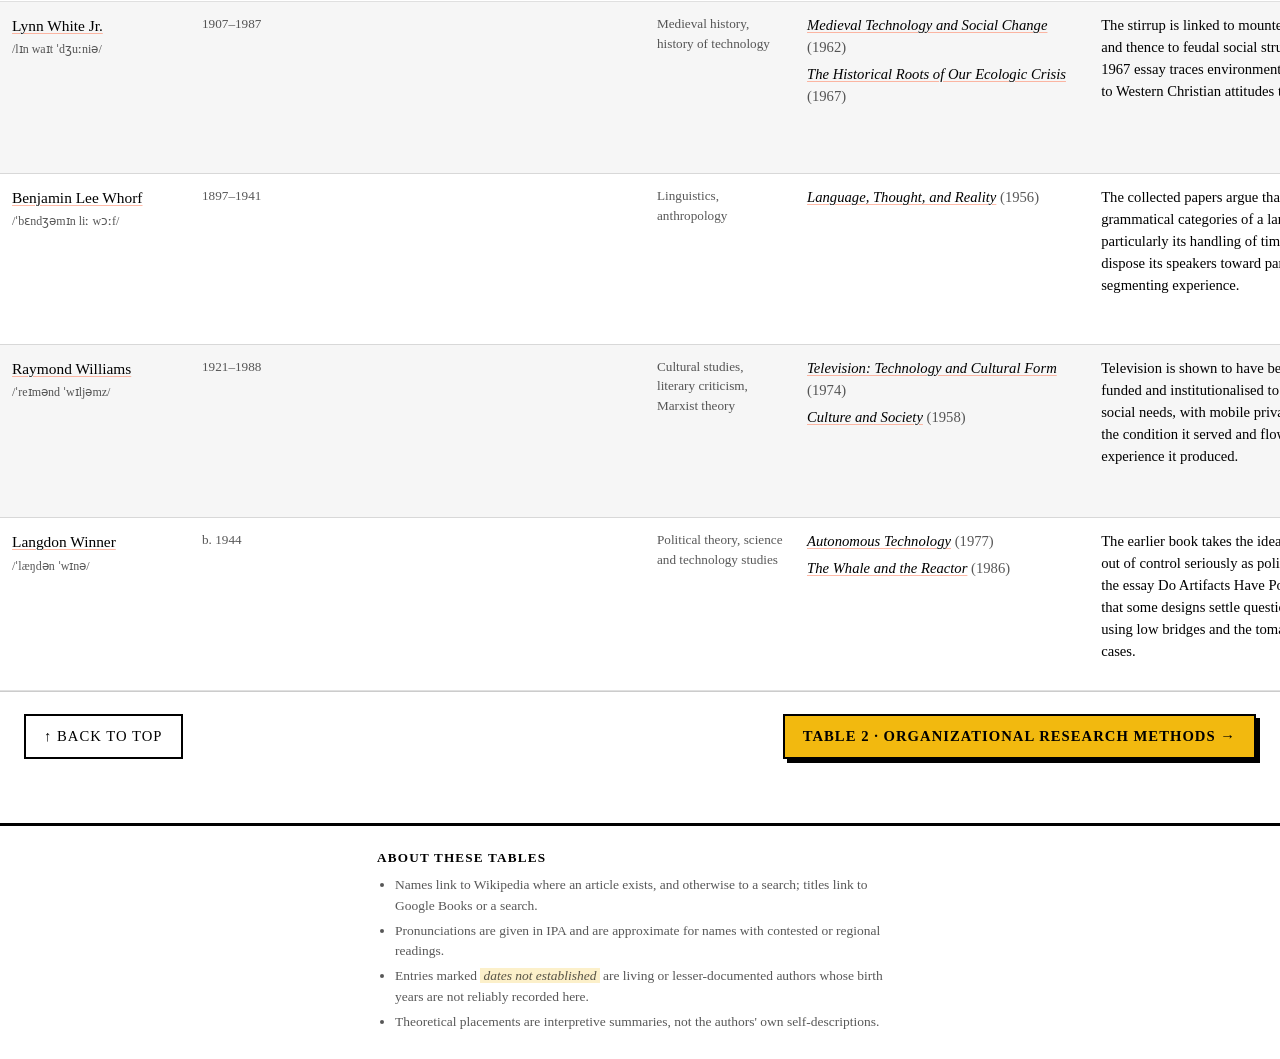
==== commit ed5708b3: "Restyle in coral/gold/black/white, Times 11pt, with a nav bar Replaces the paper-and-ink palette wit" ====
--- a/index.html
+++ b/index.html
@@ -13,22 +13,21 @@
 
 <a class="skip-link" href="#panel-thinkers">Skip to the table</a>
 
+<div class="topbar" aria-hidden="true"></div>
+
 <header class="masthead">
   <div class="masthead-inner">
-    <h1>Thinkers &amp; Methods</h1>
-    <p class="tagline">Two reference tables: writers on technology, media and literacy, and the methodological sources behind organizational field research.</p>
-    <div class="tabs" role="tablist" aria-label="Choose a table">
+    <span class="brand">Thinkers <span class="amp">&amp;</span> Methods</span>
+    <nav class="tabs" role="tablist" aria-label="Choose a table">
       <button class="tab" role="tab" id="tab-thinkers"
               aria-controls="panel-thinkers" aria-selected="true" data-tab="thinkers">
-        Thinkers on technology &amp; media
-        <span class="tab-n" id="tabn-thinkers"></span>
+        Table 1 · Thinkers
       </button>
       <button class="tab" role="tab" id="tab-methods"
               aria-controls="panel-methods" aria-selected="false" data-tab="methods" tabindex="-1">
-        Organizational research methods
-        <span class="tab-n" id="tabn-methods"></span>
+        Table 2 · Methods
       </button>
-    </div>
+    </nav>
   </div>
 </header>
 
@@ -39,7 +38,8 @@
     <div class="panel-intro">
       <h2>Thinkers on technology, media and literacy</h2>
       <p>Each entry gives dates, fields, the key work, what that work argues, the author's view of technology,
-         and where the position sits between determinism and social shaping.</p>
+         and where the position sits between determinism and social shaping. The second tab holds the
+         methodological sources behind organizational field research.</p>
     </div>
 
     <div class="controls">
@@ -75,6 +75,13 @@
         <tbody id="tbody"></tbody>
       </table>
     </div>
+
+    <nav class="panel-nav" aria-label="End of table 1">
+      <button type="button" class="pnav back" data-top>&uarr; Back to top</button>
+      <button type="button" class="pnav next" data-goto="methods">
+        Table 2 · Organizational research methods <span aria-hidden="true">&rarr;</span>
+      </button>
+    </nav>
   </section>
 
   <!-- ============ Table 2 ============ -->
@@ -110,6 +117,13 @@
         <tbody id="tbody2"></tbody>
       </table>
     </div>
+
+    <nav class="panel-nav" aria-label="End of table 2">
+      <button type="button" class="pnav back" data-top>&uarr; Back to top</button>
+      <button type="button" class="pnav next" data-goto="thinkers">
+        <span aria-hidden="true">&larr;</span> Table 1 · Thinkers on technology, media and literacy
+      </button>
+    </nav>
   </section>
 
 </main>
--- a/assets/css/styles.css
+++ b/assets/css/styles.css
@@ -1,188 +1,243 @@
 /* Thinkers & Methods — a two-tab reference table.
-   Palette and type follow the original single-page version. */
+   Palette: coral, gold, black, white. Type: Times New Roman at 11pt. */
 
 :root{
-  --paper:#FBFAF7;
-  --paper-alt:#F5F3EE;
-  --ink:#1C2530;
-  --ink-soft:#4A5764;
-  --rule:#D8D4CA;
-  --det:#3B3A86;
-  --det-bg:#E7E6F4;
-  --soft:#8A5A12;
-  --soft-bg:#F6EBD8;
-  --soc:#1F6152;
-  --soc-bg:#DEEDE7;
-  --oth:#6A5A5A;
-  --oth-bg:#ECE6E4;
-  --serif:Georgia,"Iowan Old Style","Times New Roman",serif;
-  --sans:-apple-system,BlinkMacSystemFont,"Segoe UI",Roboto,"Helvetica Neue",Arial,sans-serif;
-  --bar-h:104px;
+  /* the four colours */
+  --coral:#ff805e;
+  --gold:#f2b90f;
+  --black:#000000;
+  --white:#ffffff;
+
+  /* tints derived from those four, for rules, stripes and hovers */
+  --rule:rgba(0,0,0,.20);
+  --rule-soft:rgba(0,0,0,.12);
+  --ink-soft:rgba(0,0,0,.66);
+  --stripe:rgba(0,0,0,.035);
+  --coral-wash:rgba(255,128,94,.12);
+  --coral-line:rgba(255,128,94,.55);
+  --gold-wash:rgba(242,185,15,.22);
+
+  --type:"Times New Roman",Times,Georgia,serif;
+  --bar-h:63px;    /* nav bar height; re-measured at runtime by app.js */
 }
 
 *{box-sizing:border-box}
 
-html{scroll-behavior:smooth}
+html{
+  scroll-behavior:smooth;
+  font-size:11pt;          /* every rem below is a multiple of 11pt */
+}
 
 body{
   margin:0;
-  background:var(--paper);
-  color:var(--ink);
-  font-family:var(--serif);
+  background:var(--white);
+  color:var(--black);
+  font-family:var(--type);
+  font-size:1rem;
   line-height:1.5;
   -webkit-text-size-adjust:100%;
 }
 
 .skip-link{
-  position:absolute;left:-9999px;top:0;background:var(--ink);color:var(--paper);
-  padding:10px 14px;font-family:var(--sans);font-size:.85rem;z-index:20;
+  position:absolute;left:-9999px;top:0;background:var(--black);color:var(--white);
+  padding:10px 14px;font-size:.85rem;z-index:20;
 }
 .skip-link:focus{left:0}
 
-/* ---------- masthead + tabs ---------- */
+/* ---------- masthead + tabs ----------
+   A single nav bar: wordmark left, the two table tabs right, the active one
+   filled in gold. A solid rule caps the page above it. */
+
+.topbar{height:7px;background:var(--black)}
 
 .masthead{
-  position:sticky;top:0;z-index:10;background:var(--paper);
+  position:sticky;top:0;z-index:10;background:var(--white);
   border-bottom:1px solid var(--rule);
 }
-.masthead-inner{padding:16px 20px 0;max-width:1400px;margin:0 auto}
-.masthead h1{
-  font-size:1.2rem;font-weight:normal;margin:0 0 3px;letter-spacing:.2px;
-}
-.masthead p.tagline{
-  margin:0 0 12px;color:var(--ink-soft);font-size:.85rem;max-width:72ch;
-}
-
-.tabs{display:flex;gap:4px;flex-wrap:wrap}
+.masthead-inner{
+  max-width:1400px;margin:0 auto;padding:0 24px;
+  min-height:62px;
+  display:flex;align-items:center;justify-content:space-between;gap:20px;flex-wrap:wrap;
+}
+.brand{
+  font-size:1.12rem;font-weight:bold;
+  text-transform:uppercase;letter-spacing:.14em;
+  white-space:nowrap;
+}
+.brand .amp{color:var(--coral);font-style:italic;letter-spacing:0}
+
+.tabs{display:flex;align-items:center;gap:6px;flex-wrap:wrap}
 .tab{
-  font-family:var(--sans);font-size:.82rem;line-height:1.3;
-  padding:9px 14px;border:1px solid var(--rule);border-bottom:none;
-  background:var(--paper-alt);color:var(--ink-soft);
-  border-radius:3px 3px 0 0;cursor:pointer;position:relative;top:1px;
-  display:flex;align-items:center;gap:7px;
-}
-.tab:hover{color:var(--ink)}
+  font-family:var(--type);font-size:1rem;line-height:1.2;
+  padding:9px 15px;border:2px solid transparent;border-radius:0;
+  background:none;color:var(--black);cursor:pointer;white-space:nowrap;
+}
+.tab:hover{border-bottom-color:var(--coral)}
 .tab[aria-selected="true"]{
-  background:var(--ink);color:var(--paper);border-color:var(--ink);font-weight:600;
-}
-.tab .tab-n{
-  font-size:.7rem;padding:1px 6px;border-radius:9px;
-  background:rgba(0,0,0,.08);color:inherit;
-}
-.tab[aria-selected="true"] .tab-n{background:rgba(255,255,255,.18)}
+  background:var(--gold);color:var(--black);
+  border-color:var(--black);font-weight:bold;
+}
+.tab[aria-selected="true"]:hover{background:var(--gold);border-bottom-color:var(--black)}
 
 /* ---------- panels ---------- */
 
 .panel[hidden]{display:none}
-.panel-intro{padding:18px 20px 0;max-width:1400px;margin:0 auto}
-.panel-intro h2{font-size:1.05rem;font-weight:normal;margin:0 0 6px}
-.panel-intro p{margin:0;color:var(--ink-soft);font-size:.88rem;max-width:72ch}
+.panel-intro{padding:20px 20px 0;max-width:1400px;margin:0 auto}
+.panel-intro h2{
+  font-size:1.15rem;font-weight:bold;margin:0 0 6px;
+  border-left:4px solid var(--coral);padding-left:10px;
+}
+.panel-intro p{margin:0;color:var(--ink-soft);font-size:.95rem;max-width:74ch}
 
 .controls{
   padding:14px 20px 12px;max-width:1400px;margin:0 auto;
   display:flex;flex-wrap:wrap;gap:8px;align-items:center;
 }
 input[type=search]{
-  font:inherit;font-size:.92rem;padding:8px 11px;border:1px solid var(--rule);
-  border-radius:3px;background:#fff;color:var(--ink);
+  font-family:var(--type);font-size:1rem;padding:7px 10px;
+  border:1px solid var(--black);border-radius:0;
+  background:var(--white);color:var(--black);
   min-width:220px;flex:1 1 220px;max-width:330px;
 }
+input[type=search]::placeholder{color:var(--ink-soft);font-style:italic}
+
 input[type=search]:focus-visible,
 button:focus-visible,
-a:focus-visible{outline:2px solid var(--det);outline-offset:2px}
+a:focus-visible,
+.scroller:focus-visible{outline:2px solid var(--black);outline-offset:2px}
 
 button{
-  font-family:var(--sans);font-size:.78rem;padding:7px 11px;
-  border:1px solid var(--rule);background:#fff;color:var(--ink-soft);
-  border-radius:3px;cursor:pointer;
-}
-button:hover{color:var(--ink);border-color:#BDB8AC}
+  font-family:var(--type);font-size:.85rem;
+  text-transform:uppercase;letter-spacing:.07em;
+  padding:6px 11px;border:1px solid var(--rule);border-radius:0;
+  background:var(--white);color:var(--black);cursor:pointer;
+}
+button:hover{border-color:var(--coral);background:var(--coral-wash)}
 .filters button[aria-pressed="true"],
-.sorts button[aria-pressed="true"]{background:var(--ink);color:#fff;border-color:var(--ink)}
+.sorts button[aria-pressed="true"]{
+  background:var(--black);color:var(--white);border-color:var(--black);
+}
+.filters button[aria-pressed="true"]:hover,
+.sorts button[aria-pressed="true"]:hover{background:var(--black);color:var(--white)}
 .filters,.sorts{display:flex;flex-wrap:wrap;gap:6px}
 .sep{width:1px;height:22px;background:var(--rule);margin:0 4px}
 .count{
-  font-size:.8rem;color:var(--ink-soft);padding:0 20px 10px;
-  max-width:1400px;margin:0 auto;font-family:var(--sans);
+  font-size:.85rem;color:var(--ink-soft);font-style:italic;
+  padding:0 20px 10px;max-width:1400px;margin:0 auto;
 }
 
 /* ---------- table ---------- */
 
 .scroller{
   overflow-x:auto;-webkit-overflow-scrolling:touch;
-  border-top:1px solid var(--rule);
-}
-table{border-collapse:collapse;min-width:1180px;width:100%;font-size:.86rem}
+  border-top:1px solid var(--black);
+}
+table{border-collapse:collapse;min-width:1180px;width:100%;font-size:1rem}
 thead th{
-  position:sticky;top:var(--bar-h);z-index:2;background:var(--paper);
-  text-align:left;font-weight:bold;font-size:.78rem;color:var(--ink-soft);
-  font-family:var(--sans);
-  padding:10px 12px;border-bottom:2px solid var(--ink);white-space:nowrap;
-  box-shadow:0 1px 0 var(--paper);
-}
-td{padding:12px;border-bottom:1px solid var(--rule);vertical-align:top}
-tbody tr:nth-child(even){background:var(--paper-alt)}
-tbody tr:hover{background:#EFEDE6}
+  position:sticky;top:var(--bar-h);z-index:2;background:var(--white);
+  text-align:left;font-weight:bold;font-size:.82rem;
+  text-transform:uppercase;letter-spacing:.07em;
+  padding:10px 12px;border-bottom:2px solid var(--black);white-space:nowrap;
+  box-shadow:0 1px 0 var(--white);
+}
+td{padding:12px;border-bottom:1px solid var(--rule-soft);vertical-align:top}
+tbody tr:nth-child(even){background:var(--stripe)}
+tbody tr:hover{background:var(--coral-wash)}
 tr.group td{
-  background:var(--ink);color:var(--paper);padding:7px 12px;
-  font-family:var(--sans);font-size:.76rem;letter-spacing:.3px;
-}
-tr.group:hover td{background:var(--ink)}
+  background:var(--black);color:var(--white);padding:7px 12px;
+  font-size:.82rem;text-transform:uppercase;letter-spacing:.09em;
+  border-bottom:2px solid var(--coral);
+}
+tr.group:hover td{background:var(--black)}
 tr.empty td{
   padding:34px 20px;text-align:center;color:var(--ink-soft);font-style:italic;
 }
 
-td.name{font-size:.95rem;min-width:190px}
-td.years{white-space:nowrap;color:var(--ink-soft);font-size:.82rem;min-width:96px}
-td.fields{min-width:150px;color:var(--ink-soft);font-size:.82rem}
+td.name{font-size:1.05rem;min-width:190px}
+td.years{white-space:nowrap;color:var(--ink-soft);font-size:.9rem;min-width:96px}
+td.fields{min-width:150px;color:var(--ink-soft);font-size:.9rem}
 td.works{min-width:210px}
 td.about{min-width:300px}
 td.view{min-width:290px}
 td.camp{min-width:210px}
-td.camp p{margin:0;font-size:.82rem;color:var(--ink-soft)}
-
-.ipa{font-family:var(--sans);font-size:.72rem;color:var(--ink-soft);margin-top:4px;line-height:1.35}
-
-a{color:var(--ink);text-decoration:underline;text-decoration-color:#B9B3A5;text-underline-offset:2px}
-a:hover{text-decoration-color:var(--ink)}
+td.camp p{margin:0;font-size:.9rem;color:var(--ink-soft)}
+
+.ipa{font-size:.82rem;color:var(--ink-soft);margin-top:4px;line-height:1.35}
+
+a{
+  color:var(--black);text-decoration:underline;
+  text-decoration-color:var(--coral-line);text-decoration-thickness:1px;
+  text-underline-offset:2px;
+}
+a:hover{text-decoration-color:var(--coral);text-decoration-thickness:2px}
 
 .works-list{margin:0;padding:0;list-style:none}
 .works-list li{margin-bottom:5px;font-style:italic}
 .works-list li span{font-style:normal;color:var(--ink-soft)}
 
+/* Camp tags: the four colours doing the work of the old four-hue scheme. */
 .tag{
-  display:inline-block;font-family:var(--sans);font-size:.7rem;
-  padding:2px 7px;border-radius:2px;margin-bottom:6px;
-}
-.t-det{background:var(--det-bg);color:var(--det)}
-.t-soft{background:var(--soft-bg);color:var(--soft)}
-.t-soc{background:var(--soc-bg);color:var(--soc)}
-.t-oth{background:var(--oth-bg);color:var(--oth)}
-.uncertain{color:#8A5A12}
-mark{background:#F6E8A8;color:inherit;padding:0 1px}
+  display:inline-block;font-size:.82rem;
+  text-transform:uppercase;letter-spacing:.06em;
+  padding:2px 8px;margin-bottom:6px;border:1px solid var(--black);
+}
+.t-det{background:var(--black);color:var(--white)}   /* determinist   */
+.t-soft{background:var(--gold);color:var(--black)}   /* soft / medium */
+.t-soc{background:var(--coral);color:var(--black)}   /* social shaping*/
+.t-oth{background:var(--white);color:var(--black)}   /* other / mixed */
+
+.uncertain{background:var(--gold-wash);font-style:italic;padding:0 3px}
+mark{background:var(--gold-wash);color:var(--black);padding:0 1px}
+
+/* ---------- bottom of panel navigation ---------- */
+
+.panel-nav{
+  max-width:1400px;margin:0 auto;padding:22px 24px 28px;
+  display:flex;align-items:center;justify-content:space-between;gap:12px;flex-wrap:wrap;
+  border-top:1px solid var(--rule);
+}
+.pnav{
+  font-family:var(--type);font-size:1rem;line-height:1.3;
+  padding:11px 18px;border:2px solid var(--black);border-radius:0;
+  background:var(--white);color:var(--black);cursor:pointer;
+}
+.pnav.back:hover{background:var(--black);color:var(--white);border-color:var(--black)}
+.pnav.next{
+  background:var(--gold);font-weight:bold;
+  box-shadow:4px 4px 0 var(--black);
+}
+.pnav.next:hover{
+  background:var(--coral);border-color:var(--black);
+  box-shadow:4px 4px 0 var(--black);
+  transform:translate(1px,1px);
+}
+.pnav.next:active{transform:translate(4px,4px);box-shadow:0 0 0 var(--black)}
 
 /* ---------- back to top ---------- */
 
 #toTop{
   position:fixed;right:18px;bottom:18px;z-index:9;
-  background:var(--ink);color:var(--paper);border-color:var(--ink);
-  padding:9px 13px;border-radius:3px;box-shadow:0 2px 8px rgba(0,0,0,.18);
+  background:var(--black);color:var(--white);border:1px solid var(--black);
+  padding:9px 14px;box-shadow:3px 3px 0 var(--coral);
   opacity:0;pointer-events:none;transition:opacity .18s ease;
 }
 #toTop.show{opacity:1;pointer-events:auto}
-#toTop:hover{color:var(--paper)}
+#toTop:hover{background:var(--coral);color:var(--black);border-color:var(--black)}
 
 /* ---------- footer ---------- */
 
 footer{
-  border-top:3px solid var(--ink);margin-top:36px;
-  padding:20px;font-size:.8rem;color:var(--ink-soft);
+  border-top:3px solid var(--black);margin-top:36px;
+  padding:22px 20px;font-size:.92rem;color:var(--ink-soft);
 }
 footer .footer-inner{max-width:78ch;margin:0 auto}
-footer h2{font-size:.9rem;margin:16px 0 6px;color:var(--ink)}
+footer h2{
+  font-size:.9rem;margin:16px 0 8px;color:var(--black);
+  text-transform:uppercase;letter-spacing:.09em;
+}
 footer h2:first-child{margin-top:0}
 footer ul{padding-left:18px;margin:0}
-footer li{margin-bottom:4px}
+footer li{margin-bottom:5px}
 
 /* ---------- responsive ---------- */
 
@@ -190,22 +245,28 @@
   :root{--bar-h:0px}
   .masthead{position:static}
   thead th{position:static}
-  .masthead-inner{padding:16px 14px 0}
-  .panel-intro{padding:16px 14px 0}
+  .masthead-inner{padding:10px 14px;min-height:0;gap:10px}
+  .brand{font-size:1rem;letter-spacing:.1em}
+  .tabs{width:100%}
+  .tab{flex:1 1 auto;text-align:center;font-size:.92rem;padding:8px 10px}
+  .panel-nav{padding:18px 14px 24px}
+  .pnav{width:100%;text-align:center}
+  .panel-intro{padding:18px 14px 0}
   .controls,.count{padding-left:14px;padding-right:14px}
-  .masthead h1{font-size:1.05rem}
   input[type=search]{max-width:none}
 }
 
 @media print{
-  .masthead,.controls,.count,#toTop,.panel-intro p{display:none}
+  .masthead,.topbar,.controls,.count,#toTop,.panel-nav,.panel-intro p,.skip-link{display:none}
   .panel[hidden]{display:block !important}
-  .scroller{overflow:visible}
+  .scroller{overflow:visible;border-top:none}
   table{min-width:0;font-size:8pt}
-  body{background:#fff}
+  body{background:var(--white)}
+  .tag{border:1px solid var(--black)}
 }
 
 @media (prefers-reduced-motion:reduce){
   html{scroll-behavior:auto}
   #toTop{transition:none}
-}
+  .pnav.next:hover,.pnav.next:active{transform:none}
+}
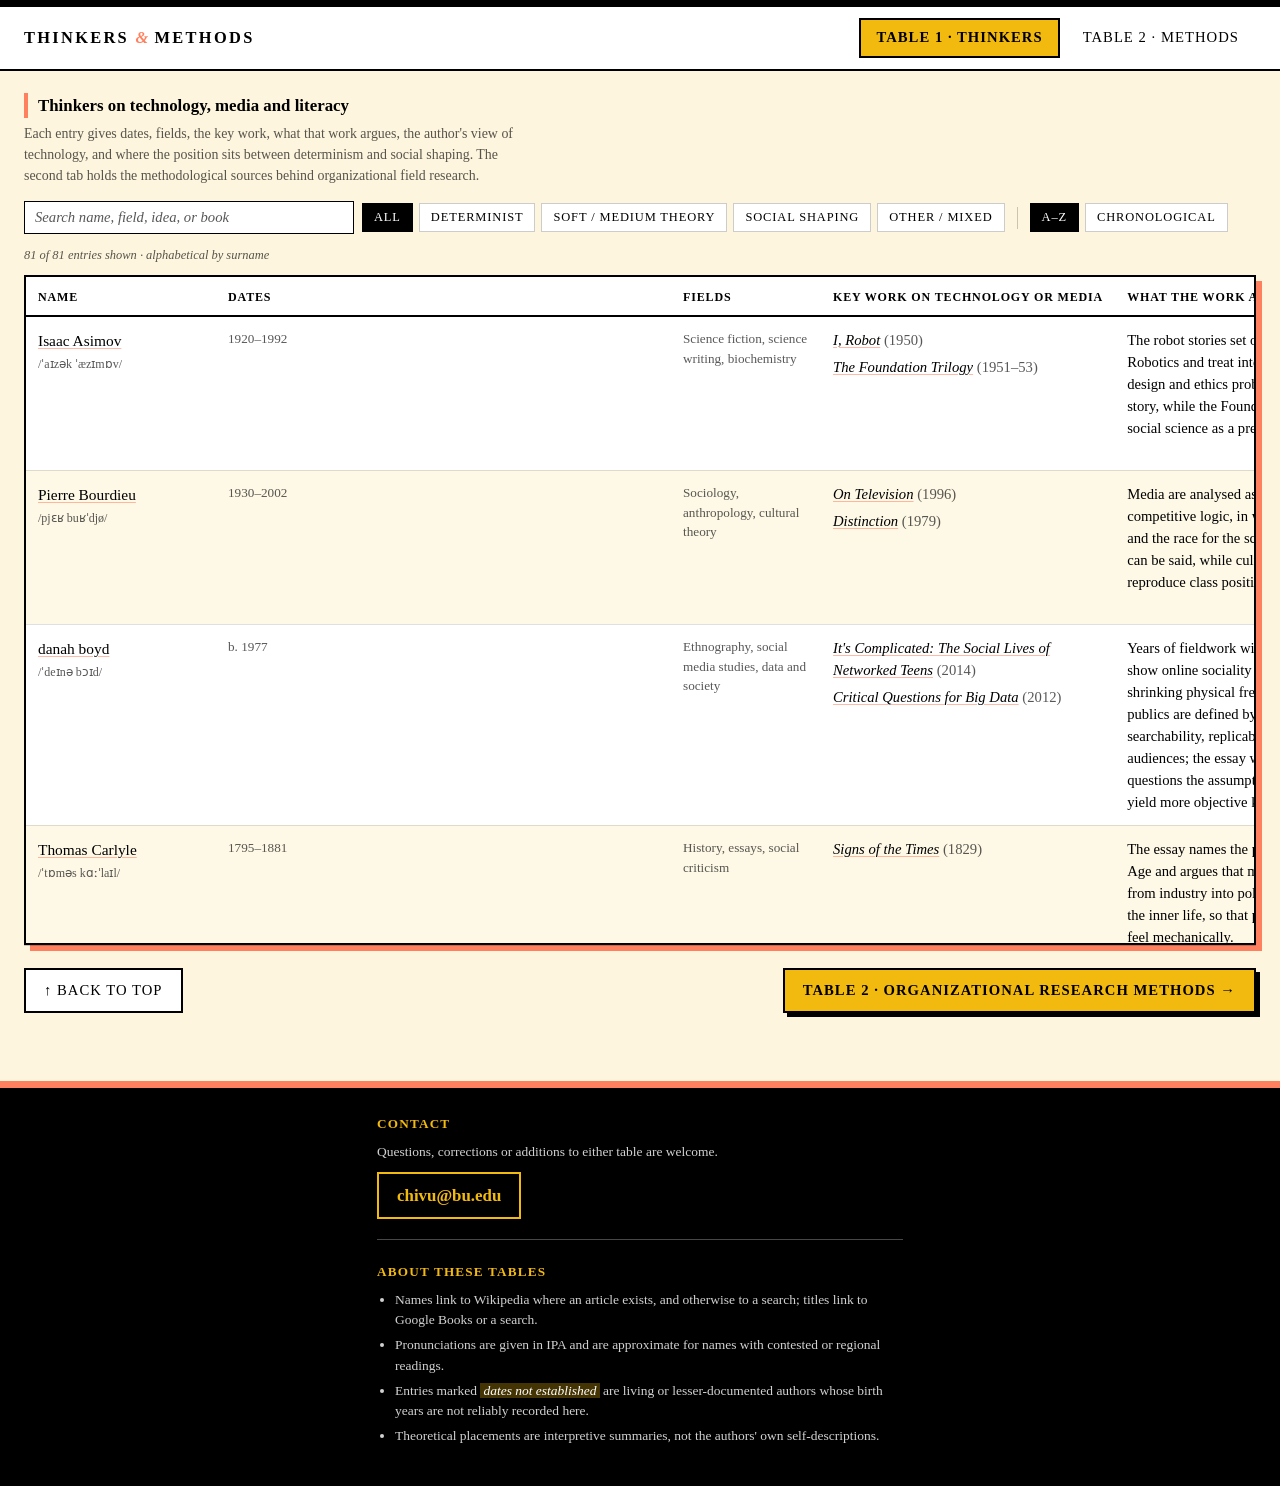
==== commit 070d2156: "Pin the column headers correctly and add a contact address The header offset was measured against th" ====
--- a/index.html
+++ b/index.html
@@ -3,7 +3,7 @@
 <head>
 <meta charset="utf-8">
 <meta name="viewport" content="width=device-width, initial-scale=1">
-<title>Thinkers &amp; Methods — technology, media, literacy and organizational research</title>
+<title>Thinkers &amp; Methods</title>
 <meta name="description" content="Two reference tables: thinkers on technology, media and literacy, and key sources on organizational research methods.">
 <meta name="color-scheme" content="light">
 <link rel="stylesheet" href="assets/css/styles.css">
@@ -132,6 +132,12 @@
 
 <footer>
   <div class="footer-inner">
+    <section class="contact">
+      <h2>Contact</h2>
+      <p>Questions, corrections or additions to either table are welcome.</p>
+      <p><a class="contact-mail" href="mailto:chivu@bu.edu">chivu@bu.edu</a></p>
+    </section>
+
     <h2>About these tables</h2>
     <ul>
       <li>Names link to Wikipedia where an article exists, and otherwise to a search; titles link to Google Books or a search.</li>
--- a/assets/css/styles.css
+++ b/assets/css/styles.css
@@ -8,17 +8,21 @@
   --black:#000000;
   --white:#ffffff;
 
+  /* surfaces mixed from those four */
+  --bg:#fdf5dd;            /* gold at 14% over white — the page */
+  --surface:#ffffff;       /* white — the nav bar and the table card */
+
   /* tints derived from those four, for rules, stripes and hovers */
   --rule:rgba(0,0,0,.20);
   --rule-soft:rgba(0,0,0,.12);
   --ink-soft:rgba(0,0,0,.66);
-  --stripe:rgba(0,0,0,.035);
+  --stripe:rgba(242,185,15,.10);
   --coral-wash:rgba(255,128,94,.12);
   --coral-line:rgba(255,128,94,.55);
   --gold-wash:rgba(242,185,15,.22);
 
+  --page-w:min(1400px,calc(100% - 48px));   /* one column edge for every block */
   --type:"Times New Roman",Times,Georgia,serif;
-  --bar-h:63px;    /* nav bar height; re-measured at runtime by app.js */
 }
 
 *{box-sizing:border-box}
@@ -30,7 +34,7 @@
 
 body{
   margin:0;
-  background:var(--white);
+  background:var(--bg);
   color:var(--black);
   font-family:var(--type);
   font-size:1rem;
@@ -51,11 +55,11 @@
 .topbar{height:7px;background:var(--black)}
 
 .masthead{
-  position:sticky;top:0;z-index:10;background:var(--white);
-  border-bottom:1px solid var(--rule);
+  position:sticky;top:0;z-index:10;background:var(--surface);
+  border-bottom:2px solid var(--black);
 }
 .masthead-inner{
-  max-width:1400px;margin:0 auto;padding:0 24px;
+  width:var(--page-w);margin:0 auto;padding:0;
   min-height:62px;
   display:flex;align-items:center;justify-content:space-between;gap:20px;flex-wrap:wrap;
 }
@@ -82,7 +86,7 @@
 /* ---------- panels ---------- */
 
 .panel[hidden]{display:none}
-.panel-intro{padding:20px 20px 0;max-width:1400px;margin:0 auto}
+.panel-intro{width:var(--page-w);margin:0 auto;padding:22px 0 0}
 .panel-intro h2{
   font-size:1.15rem;font-weight:bold;margin:0 0 6px;
   border-left:4px solid var(--coral);padding-left:10px;
@@ -90,7 +94,7 @@
 .panel-intro p{margin:0;color:var(--ink-soft);font-size:.95rem;max-width:74ch}
 
 .controls{
-  padding:14px 20px 12px;max-width:1400px;margin:0 auto;
+  width:var(--page-w);margin:0 auto;padding:14px 0 12px;
   display:flex;flex-wrap:wrap;gap:8px;align-items:center;
 }
 input[type=search]{
@@ -123,22 +127,26 @@
 .sep{width:1px;height:22px;background:var(--rule);margin:0 4px}
 .count{
   font-size:.85rem;color:var(--ink-soft);font-style:italic;
-  padding:0 20px 10px;max-width:1400px;margin:0 auto;
+  width:var(--page-w);margin:0 auto;padding:0 0 10px;
 }
 
 /* ---------- table ---------- */
 
 .scroller{
-  overflow-x:auto;-webkit-overflow-scrolling:touch;
-  border-top:1px solid var(--black);
+  overflow:auto;-webkit-overflow-scrolling:touch;overscroll-behavior:contain;
+  width:var(--page-w);margin:0 auto;
+  max-height:calc(100vh - 230px);min-height:320px;
+  background:var(--surface);
+  border:2px solid var(--black);
+  box-shadow:6px 6px 0 var(--coral);
 }
 table{border-collapse:collapse;min-width:1180px;width:100%;font-size:1rem}
 thead th{
-  position:sticky;top:var(--bar-h);z-index:2;background:var(--white);
+  position:sticky;top:0;z-index:3;background:var(--surface);
   text-align:left;font-weight:bold;font-size:.82rem;
   text-transform:uppercase;letter-spacing:.07em;
-  padding:10px 12px;border-bottom:2px solid var(--black);white-space:nowrap;
-  box-shadow:0 1px 0 var(--white);
+  padding:11px 12px;border-bottom:none;white-space:nowrap;
+  box-shadow:inset 0 -2px 0 var(--black);
 }
 td{padding:12px;border-bottom:1px solid var(--rule-soft);vertical-align:top}
 tbody tr:nth-child(even){background:var(--stripe)}
@@ -192,7 +200,7 @@
 /* ---------- bottom of panel navigation ---------- */
 
 .panel-nav{
-  max-width:1400px;margin:0 auto;padding:22px 24px 28px;
+  width:var(--page-w);margin:0 auto;padding:22px 0 28px;
   display:flex;align-items:center;justify-content:space-between;gap:12px;flex-wrap:wrap;
   border-top:1px solid var(--rule);
 }
@@ -227,41 +235,56 @@
 /* ---------- footer ---------- */
 
 footer{
-  border-top:3px solid var(--black);margin-top:36px;
-  padding:22px 20px;font-size:.92rem;color:var(--ink-soft);
+  margin-top:40px;border-top:7px solid var(--coral);
+  background:var(--black);color:rgba(255,255,255,.82);
+  padding:26px 20px 34px;font-size:.92rem;
 }
 footer .footer-inner{max-width:78ch;margin:0 auto}
 footer h2{
-  font-size:.9rem;margin:16px 0 8px;color:var(--black);
+  font-size:.9rem;margin:16px 0 8px;color:var(--gold);
   text-transform:uppercase;letter-spacing:.09em;
 }
+footer a{color:var(--white);text-decoration-color:var(--coral)}
+footer .uncertain{background:rgba(242,185,15,.28);color:var(--white)}
 footer h2:first-child{margin-top:0}
+footer .contact{
+  border-bottom:1px solid rgba(255,255,255,.28);
+  padding-bottom:20px;margin-bottom:22px;
+}
+footer .contact p{margin:0 0 10px}
+footer .contact p:last-child{margin:0}
+.contact-mail{
+  display:inline-block;font-size:1.15rem;font-weight:bold;
+  padding:9px 18px;border:2px solid var(--gold);
+  color:var(--gold);text-decoration:none;
+}
+.contact-mail:hover{background:var(--gold);color:var(--black);border-color:var(--gold)}
 footer ul{padding-left:18px;margin:0}
 footer li{margin-bottom:5px}
 
 /* ---------- responsive ---------- */
 
 @media (max-width:760px){
-  :root{--bar-h:0px}
-  .masthead{position:static}
-  thead th{position:static}
-  .masthead-inner{padding:10px 14px;min-height:0;gap:10px}
+  :root{--page-w:calc(100% - 28px)}
+  .scroller{max-height:calc(100vh - 210px)}
+  .masthead-inner{padding:10px 0;min-height:0;gap:10px}
   .brand{font-size:1rem;letter-spacing:.1em}
   .tabs{width:100%}
   .tab{flex:1 1 auto;text-align:center;font-size:.92rem;padding:8px 10px}
-  .panel-nav{padding:18px 14px 24px}
+  .panel-nav{padding:18px 0 24px}
   .pnav{width:100%;text-align:center}
-  .panel-intro{padding:18px 14px 0}
-  .controls,.count{padding-left:14px;padding-right:14px}
+  .panel-intro{padding:18px 0 0}
   input[type=search]{max-width:none}
 }
 
 @media print{
   .masthead,.topbar,.controls,.count,#toTop,.panel-nav,.panel-intro p,.skip-link{display:none}
   .panel[hidden]{display:block !important}
-  .scroller{overflow:visible;border-top:none}
+  .scroller{overflow:visible;border:none;box-shadow:none;width:auto}
   table{min-width:0;font-size:8pt}
   body{background:var(--white)}
+  footer{background:var(--white);color:var(--black);border-top:2px solid var(--black)}
+  footer h2{color:var(--black)}
   .tag{border:1px solid var(--black)}
 }
 
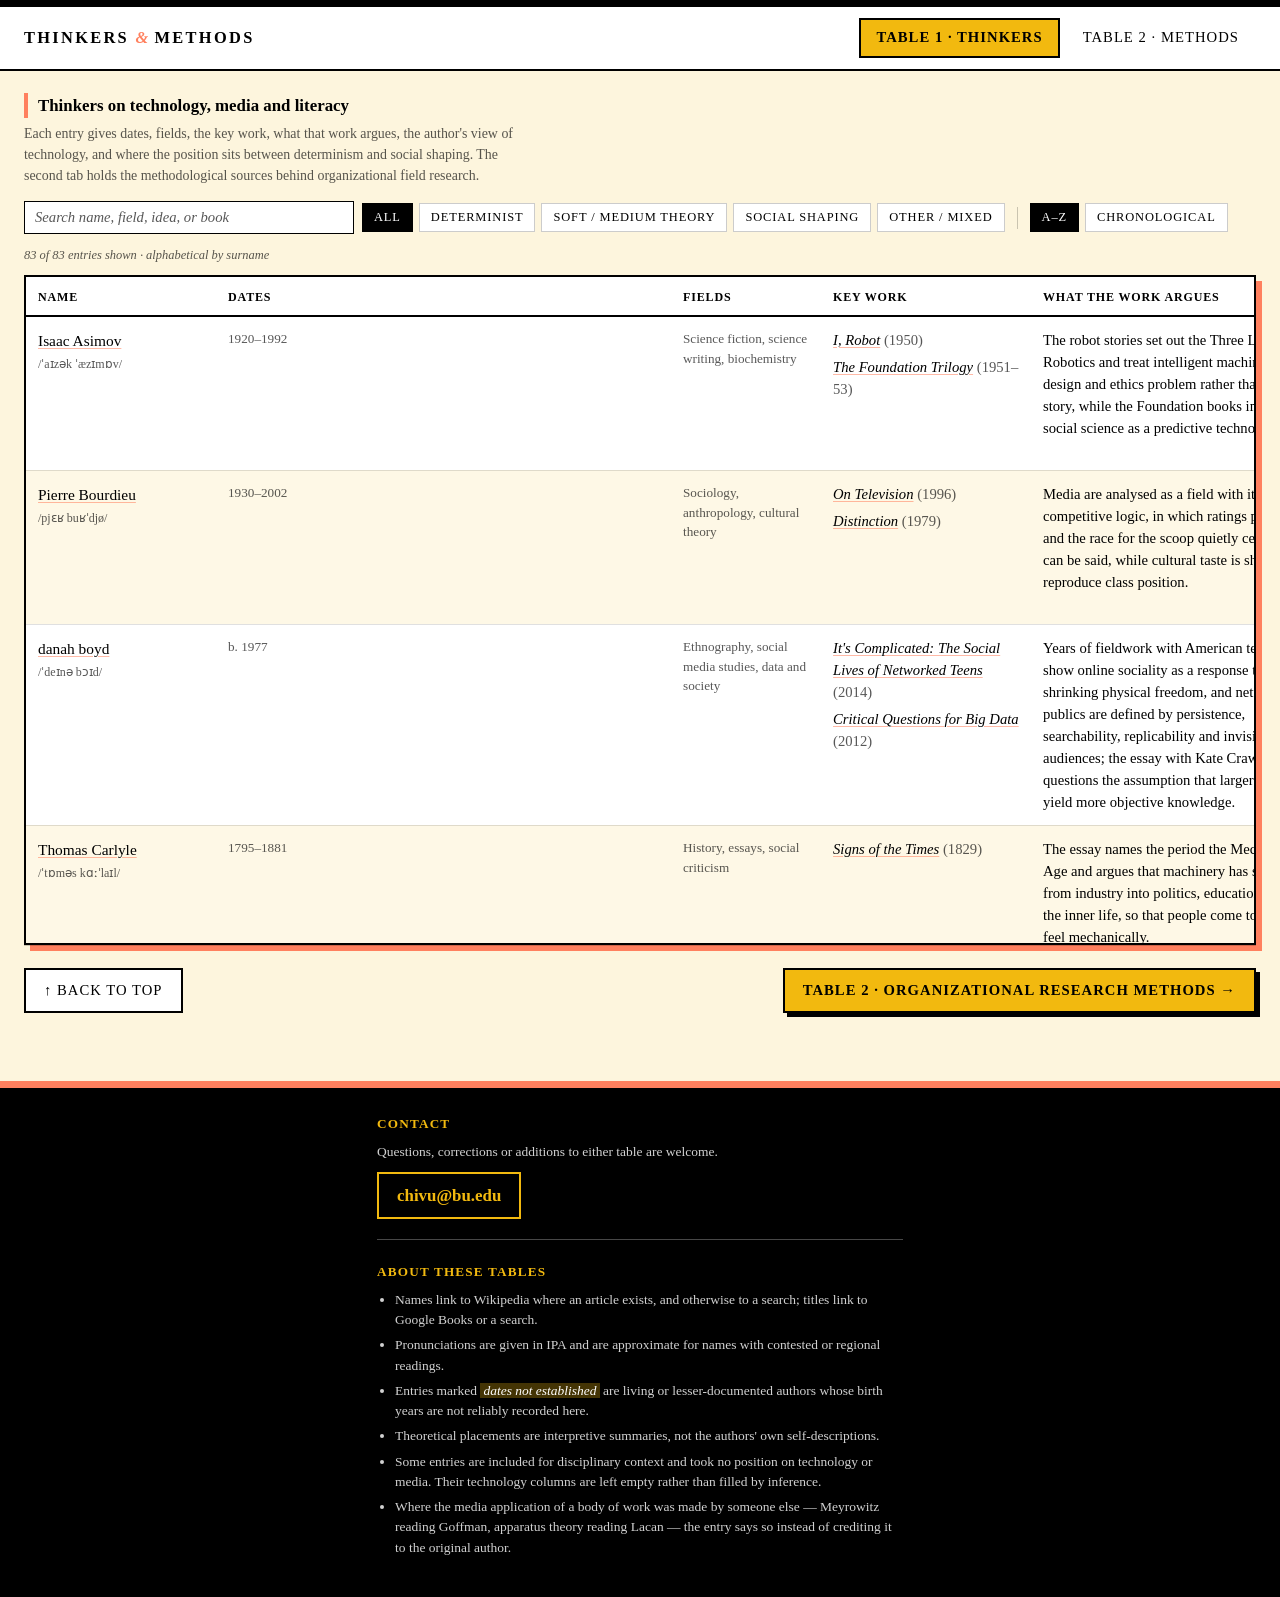
==== commit f8d49a81: "Add Wundt and Titchener, and stop attributing borrowed media views Wundt and Titchener took no posit" ====
--- a/index.html
+++ b/index.html
@@ -66,7 +66,7 @@
             <th scope="col">Name</th>
             <th scope="col">Dates</th>
             <th scope="col">Fields</th>
-            <th scope="col">Key work on technology or media</th>
+            <th scope="col">Key work</th>
             <th scope="col">What the work argues</th>
             <th scope="col">View of technology and media</th>
             <th scope="col">Theoretical placement</th>
@@ -144,6 +144,10 @@
       <li>Pronunciations are given in IPA and are approximate for names with contested or regional readings.</li>
       <li>Entries marked <span class="uncertain">dates not established</span> are living or lesser-documented authors whose birth years are not reliably recorded here.</li>
       <li>Theoretical placements are interpretive summaries, not the authors' own self-descriptions.</li>
+      <li>Some entries are included for disciplinary context and took no position on technology or media. Their
+          technology columns are left empty rather than filled by inference.</li>
+      <li>Where the media application of a body of work was made by someone else — Meyrowitz reading Goffman,
+          apparatus theory reading Lacan — the entry says so instead of crediting it to the original author.</li>
     </ul>
   </div>
 </footer>
--- a/assets/css/styles.css
+++ b/assets/css/styles.css
@@ -193,8 +193,11 @@
 .t-soft{background:var(--gold);color:var(--black)}   /* soft / medium */
 .t-soc{background:var(--coral);color:var(--black)}   /* social shaping*/
 .t-oth{background:var(--white);color:var(--black)}   /* other / mixed */
+.t-m5{background:var(--white);color:var(--black);   /* craft and writing */
+  box-shadow:inset 0 -4px 0 var(--coral)}
 
 .uncertain{background:var(--gold-wash);font-style:italic;padding:0 3px}
+.na{color:var(--ink-soft);font-style:italic}
 mark{background:var(--gold-wash);color:var(--black);padding:0 1px}
 
 /* ---------- bottom of panel navigation ---------- */
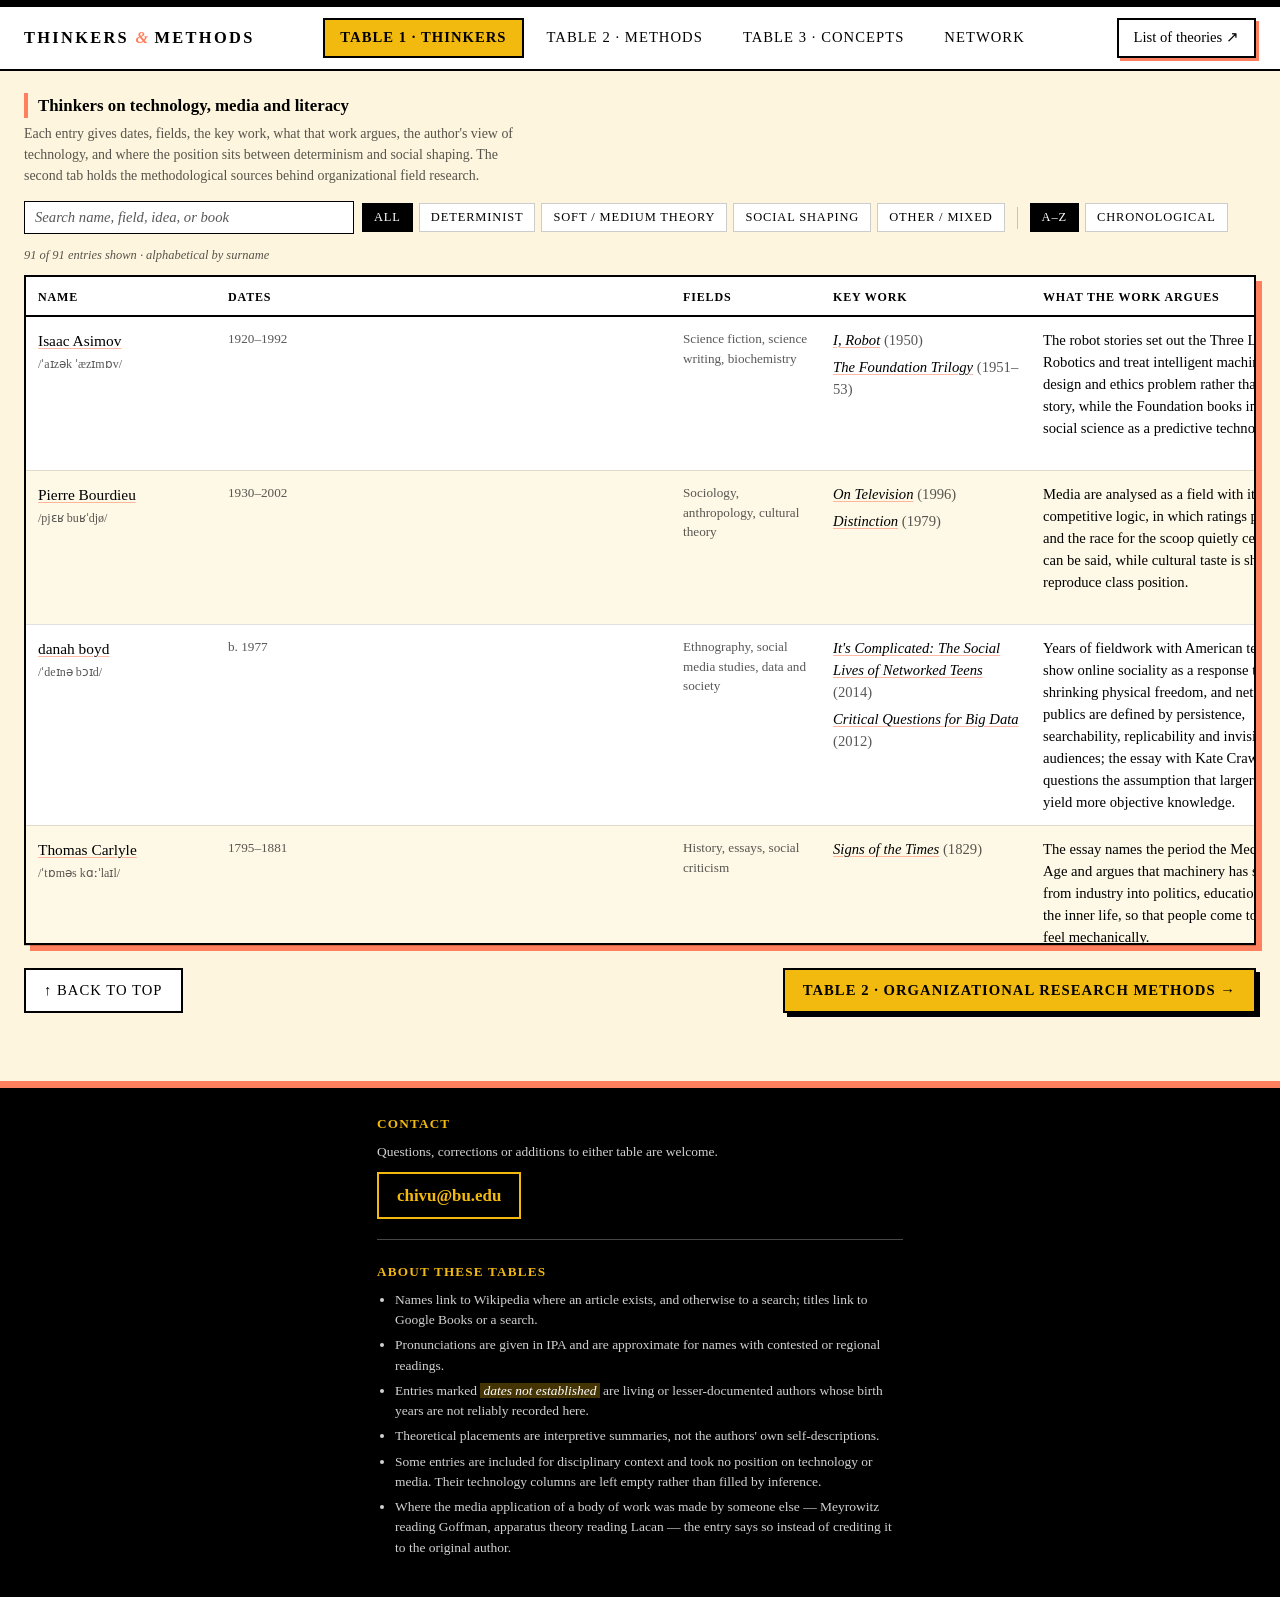
==== commit 949d4c57: "Add a concepts table and a network derived from table 1 Table 3 holds twenty concepts, theories and " ====
--- a/index.html
+++ b/index.html
@@ -27,7 +27,17 @@
               aria-controls="panel-methods" aria-selected="false" data-tab="methods" tabindex="-1">
         Table 2 · Methods
       </button>
-    </nav>
+      <button class="tab" role="tab" id="tab-concepts"
+              aria-controls="panel-concepts" aria-selected="false" data-tab="concepts" tabindex="-1">
+        Table 3 · Concepts
+      </button>
+      <button class="tab" role="tab" id="tab-network"
+              aria-controls="panel-network" aria-selected="false" data-tab="network" tabindex="-1">
+        Network
+      </button>
+    </nav>
+    <a class="tab tab-out" href="https://www.communicationtheory.org/list-of-theories/"
+       target="_blank" rel="noopener">List of theories<span aria-hidden="true"> &#8599;</span></a>
   </div>
 </header>
 
@@ -120,8 +130,96 @@
 
     <nav class="panel-nav" aria-label="End of table 2">
       <button type="button" class="pnav back" data-top>&uarr; Back to top</button>
+      <button type="button" class="pnav next" data-goto="concepts">
+        Table 3 · Concepts, theories and models <span aria-hidden="true">&rarr;</span>
+      </button>
+    </nav>
+  </section>
+
+  <!-- ============ Table 3 ============ -->
+  <section class="panel" id="panel-concepts" role="tabpanel" aria-labelledby="tab-concepts" tabindex="0" hidden>
+    <div class="panel-intro">
+      <h2>Concepts, theories and models</h2>
+      <p>What each claim says, who made it and when, where it came from, what to read, a plain example,
+         what it has to do with technology and emerging media, and the standing objections to it.
+         Names and titles link out; the
+         <a href="https://www.communicationtheory.org/list-of-theories/" target="_blank" rel="noopener">communicationtheory.org
+         list of theories</a> is a useful index alongside this one.</p>
+    </div>
+
+    <div class="controls">
+      <input type="search" id="q3" placeholder="Search concept, originator, or idea" aria-label="Search the concepts table" autocomplete="off">
+      <div class="filters" role="group" aria-label="Filter by area">
+        <button data-area="all" aria-pressed="true">All</button>
+        <button data-area="effects" aria-pressed="false">Effects &amp; audiences</button>
+        <button data-area="critical" aria-pressed="false">Critical &amp; normative</button>
+        <button data-area="models" aria-pressed="false">Models</button>
+        <button data-area="psych" aria-pressed="false">Psychology &amp; HCI</button>
+        <button data-area="found" aria-pressed="false">Foundations</button>
+      </div>
+      <span class="sep" aria-hidden="true"></span>
+      <div class="sorts" role="group" aria-label="Sort order">
+        <button data-sort3="az" aria-pressed="true">A–Z</button>
+        <button data-sort3="year" aria-pressed="false">By year</button>
+      </div>
+    </div>
+    <div class="count" id="count3" role="status"></div>
+
+    <div class="scroller" tabindex="0" role="region" aria-label="Concepts table, scrolls horizontally">
+      <table id="tbl3">
+        <thead>
+          <tr>
+            <th scope="col">Concept</th>
+            <th scope="col">Originator</th>
+            <th scope="col">Year</th>
+            <th scope="col">Area of study</th>
+            <th scope="col">What it means</th>
+            <th scope="col">How it was coined, and the background</th>
+            <th scope="col">Key readings</th>
+            <th scope="col">A plain example</th>
+            <th scope="col">Technology and emerging media</th>
+            <th scope="col">Critique</th>
+          </tr>
+        </thead>
+        <tbody id="tbody3"></tbody>
+      </table>
+    </div>
+
+    <nav class="panel-nav" aria-label="End of table 3">
+      <button type="button" class="pnav back" data-top>&uarr; Back to top</button>
+      <button type="button" class="pnav next" data-goto="network">
+        Network of thinkers <span aria-hidden="true">&rarr;</span>
+      </button>
+    </nav>
+  </section>
+
+  <!-- ============ Network ============ -->
+  <section class="panel" id="panel-network" role="tabpanel" aria-labelledby="tab-network" tabindex="0" hidden>
+    <div class="panel-intro">
+      <h2>Network of thinkers</h2>
+      <p>Who connects to whom, read out of table 1 itself. Nothing here is drawn by hand: a coral line means
+         one thinker's entry names another in its prose, and clicking a node quotes the sentence that does it.
+         Grey lines join thinkers filed under the same theoretical placement.</p>
+    </div>
+
+    <div class="controls">
+      <input type="search" id="net-q" placeholder="Find a thinker in the network" aria-label="Find a thinker" autocomplete="off">
+    </div>
+
+    <div class="net-wrap">
+      <div class="net-stage">
+        <svg id="net" viewBox="0 0 900 640" role="img" aria-label="Network diagram of thinkers in table 1"></svg>
+      </div>
+      <aside class="net-side">
+        <div id="net-legend" class="net-legend"></div>
+        <div id="net-detail" class="net-detail"></div>
+      </aside>
+    </div>
+
+    <nav class="panel-nav" aria-label="End of the network">
+      <button type="button" class="pnav back" data-top>&uarr; Back to top</button>
       <button type="button" class="pnav next" data-goto="thinkers">
-        <span aria-hidden="true">&larr;</span> Table 1 · Thinkers on technology, media and literacy
+        <span aria-hidden="true">&larr;</span> Table 1 · Thinkers
       </button>
     </nav>
   </section>
@@ -155,6 +253,8 @@
 <script src="assets/js/links.js"></script>
 <script src="assets/js/data-thinkers.js"></script>
 <script src="assets/js/data-methods.js"></script>
+<script src="assets/js/data-concepts.js"></script>
 <script src="assets/js/app.js"></script>
+<script src="assets/js/network.js"></script>
 </body>
 </html>
--- a/assets/css/styles.css
+++ b/assets/css/styles.css
@@ -71,6 +71,7 @@
 .brand .amp{color:var(--coral);font-style:italic;letter-spacing:0}
 
 .tabs{display:flex;align-items:center;gap:6px;flex-wrap:wrap}
+.masthead-inner > .tab-out{flex:none}
 .tab{
   font-family:var(--type);font-size:1rem;line-height:1.2;
   padding:9px 15px;border:2px solid transparent;border-radius:0;
@@ -82,6 +83,11 @@
   border-color:var(--black);font-weight:bold;
 }
 .tab[aria-selected="true"]:hover{background:var(--gold);border-bottom-color:var(--black)}
+.tab-out{
+  text-decoration:none;border-color:var(--black);
+  box-shadow:3px 3px 0 var(--coral);margin-left:6px;
+}
+.tab-out:hover{background:var(--coral);text-decoration:none}
 
 /* ---------- panels ---------- */
 
@@ -195,6 +201,7 @@
 .t-oth{background:var(--white);color:var(--black)}   /* other / mixed */
 .t-m5{background:var(--white);color:var(--black);   /* craft and writing */
   box-shadow:inset 0 -4px 0 var(--coral)}
+.t-con{background:var(--stripe);color:var(--black);border-color:var(--rule)}  /* kind of claim */
 
 .uncertain{background:var(--gold-wash);font-style:italic;padding:0 3px}
 .na{color:var(--ink-soft);font-style:italic}
@@ -296,3 +303,66 @@
   #toTop{transition:none}
   .pnav.next:hover,.pnav.next:active{transform:none}
 }
+
+/* ---------- network view ---------- */
+
+.net-wrap{
+  width:var(--page-w);margin:0 auto;
+  display:grid;grid-template-columns:minmax(0,1fr) 320px;gap:18px;align-items:start;
+}
+.net-stage{
+  background:var(--surface);border:2px solid var(--black);
+  box-shadow:6px 6px 0 var(--coral);overflow:hidden;
+}
+#net{display:block;width:100%;height:auto;aspect-ratio:900/640;touch-action:none;cursor:grab}
+.net-node{cursor:pointer}
+.net-label{
+  font-family:var(--type);font-size:11px;fill:var(--black);
+  paint-order:stroke;stroke:var(--surface);stroke-width:3px;stroke-linejoin:round;
+  pointer-events:none;
+}
+.net-link{pointer-events:none}
+
+.net-side{display:flex;flex-direction:column;gap:14px;min-width:0}
+.net-legend{border:1px solid var(--rule);background:var(--surface);padding:10px}
+.net-filter{
+  display:flex;align-items:center;gap:9px;width:100%;
+  border:none;border-bottom:1px solid var(--rule-soft);background:none;
+  padding:7px 4px;text-transform:none;letter-spacing:0;font-size:.95rem;text-align:left;
+}
+.net-filter:last-child{border-bottom:none}
+.net-filter:hover{background:var(--coral-wash)}
+.net-filter[aria-pressed="false"]{opacity:.4;text-decoration:line-through}
+.net-dot{width:14px;height:14px;border-radius:50%;border:1px solid var(--black);flex:none}
+.net-rule{width:14px;height:0;border-top:2px solid #c9c4b8;flex:none}
+.net-rule.coral{border-top-color:var(--coral)}
+.net-rule.black{border-top-color:var(--black)}
+.net-name{flex:1 1 auto}
+.net-n{color:var(--ink-soft);font-size:.88rem}
+.net-kinds{margin-top:8px;padding-top:8px;border-top:1px solid var(--black)}
+.net-reset{
+  margin-top:10px;width:100%;text-transform:none;letter-spacing:0;
+  border-color:var(--black);font-size:.92rem;
+}
+
+.net-detail{
+  border:1px solid var(--rule);background:var(--surface);padding:12px 14px;
+  max-height:440px;overflow-y:auto;
+}
+.net-detail h3{margin:0 0 4px;font-size:1.1rem}
+.net-detail h4{
+  margin:14px 0 6px;font-size:.78rem;text-transform:uppercase;letter-spacing:.09em;
+  color:var(--ink-soft);
+}
+.net-detail p{margin:0 0 8px}
+.net-meta{color:var(--ink-soft);font-size:.9rem}
+.net-count{font-size:.9rem}
+.net-detail ul{margin:0;padding:0;list-style:none}
+.net-detail li{margin-bottom:10px;font-size:.9rem;border-left:3px solid var(--coral);padding-left:9px}
+.net-detail li strong{display:block}
+.net-detail li span{color:var(--ink-soft)}
+
+@media (max-width:900px){
+  .net-wrap{grid-template-columns:1fr}
+  .net-detail{max-height:none}
+}
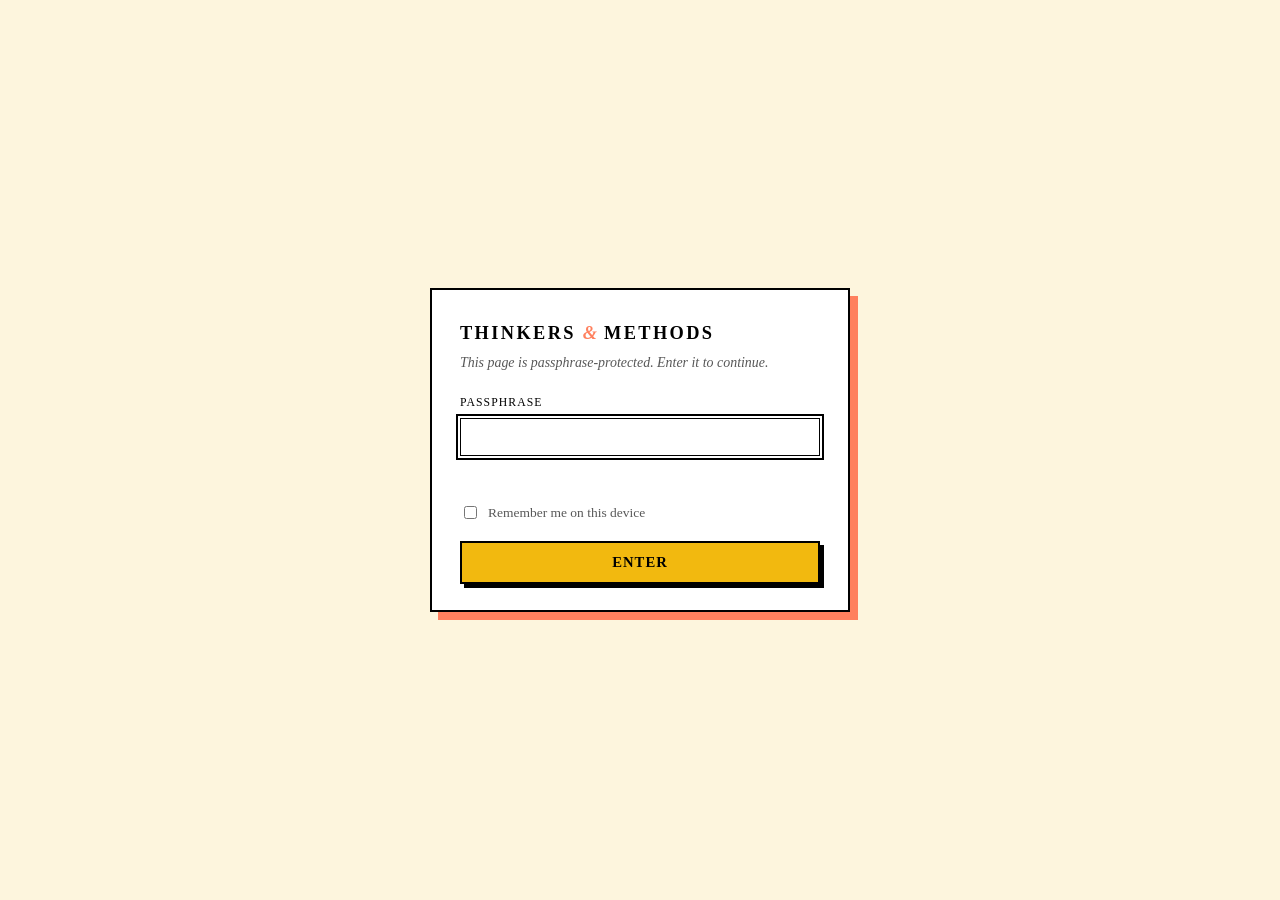
==== commit f89281b7: "Put a passphrase gate in front of the page The page is hidden until a passphrase is entered. Only a " ====
--- a/index.html
+++ b/index.html
@@ -1,15 +1,33 @@
 <!DOCTYPE html>
-<html lang="en">
+<html lang="en" class="locked">
 <head>
 <meta charset="utf-8">
 <meta name="viewport" content="width=device-width, initial-scale=1">
 <title>Thinkers &amp; Methods</title>
 <meta name="description" content="Two reference tables: thinkers on technology, media and literacy, and key sources on organizational research methods.">
 <meta name="color-scheme" content="light">
+<style>
+  /* inline, so the page is never briefly visible before the gate paints */
+  html.locked body > *:not(#gate){display:none !important}
+  html:not(.locked) #gate{display:none}
+</style>
 <link rel="stylesheet" href="assets/css/styles.css">
 <link rel="icon" href="data:image/svg+xml,<svg xmlns='http://www.w3.org/2000/svg' viewBox='0 0 16 16'><text y='13' font-size='14'>&#128218;</text></svg>">
 </head>
 <body>
+
+<div id="gate">
+  <form id="gate-form" class="gate-card" autocomplete="off">
+    <h1 class="gate-brand">Thinkers <span class="amp">&amp;</span> Methods</h1>
+    <p class="gate-note">This page is passphrase-protected. Enter it to continue.</p>
+    <label class="gate-label" for="gate-pass">Passphrase</label>
+    <input type="password" id="gate-pass" name="passphrase" autocomplete="current-password"
+           autocapitalize="off" autocorrect="off" spellcheck="false" required>
+    <p id="gate-error" class="gate-error" role="alert"></p>
+    <label class="gate-keep"><input type="checkbox" id="gate-keep"> Remember me on this device</label>
+    <button type="submit" class="gate-go">Enter</button>
+  </form>
+</div>
 
 <a class="skip-link" href="#panel-thinkers">Skip to the table</a>
 
@@ -242,10 +260,6 @@
       <li>Pronunciations are given in IPA and are approximate for names with contested or regional readings.</li>
       <li>Entries marked <span class="uncertain">dates not established</span> are living or lesser-documented authors whose birth years are not reliably recorded here.</li>
       <li>Theoretical placements are interpretive summaries, not the authors' own self-descriptions.</li>
-      <li>Some entries are included for disciplinary context and took no position on technology or media. Their
-          technology columns are left empty rather than filled by inference.</li>
-      <li>Where the media application of a body of work was made by someone else — Meyrowitz reading Goffman,
-          apparatus theory reading Lacan — the entry says so instead of crediting it to the original author.</li>
     </ul>
   </div>
 </footer>
@@ -254,6 +268,7 @@
 <script src="assets/js/data-thinkers.js"></script>
 <script src="assets/js/data-methods.js"></script>
 <script src="assets/js/data-concepts.js"></script>
+<script src="assets/js/gate.js"></script>
 <script src="assets/js/app.js"></script>
 <script src="assets/js/network.js"></script>
 </body>
--- a/assets/css/styles.css
+++ b/assets/css/styles.css
@@ -366,3 +366,63 @@
   .net-wrap{grid-template-columns:1fr}
   .net-detail{max-height:none}
 }
+
+/* ---------- passphrase gate ---------- */
+
+#gate{
+  position:fixed;inset:0;z-index:100;
+  background:var(--bg);
+  display:flex;align-items:center;justify-content:center;padding:24px;
+}
+.gate-card{
+  width:min(420px,100%);
+  background:var(--surface);border:2px solid var(--black);
+  box-shadow:8px 8px 0 var(--coral);
+  padding:30px 28px 26px;
+}
+.gate-brand{
+  margin:0 0 6px;font-size:1.25rem;font-weight:bold;
+  text-transform:uppercase;letter-spacing:.13em;
+}
+.gate-brand .amp{color:var(--coral);font-style:italic;letter-spacing:0}
+.gate-note{margin:0 0 20px;color:var(--ink-soft);font-style:italic;font-size:.95rem}
+.gate-label{
+  display:block;font-size:.8rem;text-transform:uppercase;letter-spacing:.09em;
+  margin-bottom:6px;
+}
+#gate-pass{
+  font-family:var(--type);font-size:1.05rem;width:100%;
+  padding:9px 11px;border:1px solid var(--black);border-radius:0;
+  background:var(--surface);color:var(--black);
+}
+#gate-pass:focus-visible{outline:2px solid var(--black);outline-offset:2px}
+.gate-error{
+  margin:9px 0 0;min-height:1.2em;font-size:.9rem;font-style:italic;
+  background:var(--gold-wash);padding:0 4px;display:inline-block;
+}
+.gate-error:empty{background:none}
+.gate-keep{
+  display:flex;align-items:center;gap:8px;
+  margin:16px 0 18px;font-size:.92rem;color:var(--ink-soft);cursor:pointer;
+}
+.gate-go{
+  width:100%;background:var(--gold);border:2px solid var(--black);
+  font-weight:bold;font-size:1rem;padding:11px;
+  box-shadow:4px 4px 0 var(--black);
+}
+.gate-go:hover{background:var(--coral);border-color:var(--black)}
+.gate-go:active{transform:translate(4px,4px);box-shadow:0 0 0 var(--black)}
+
+#gate.shake .gate-card{animation:gate-shake .3s}
+@keyframes gate-shake{
+  0%,100%{transform:translateX(0)}
+  20%{transform:translateX(-7px)}
+  40%{transform:translateX(6px)}
+  60%{transform:translateX(-4px)}
+  80%{transform:translateX(3px)}
+}
+@media (prefers-reduced-motion:reduce){
+  #gate.shake .gate-card{animation:none}
+  .gate-go:active{transform:none}
+}
+@media print{ #gate{display:none} }
